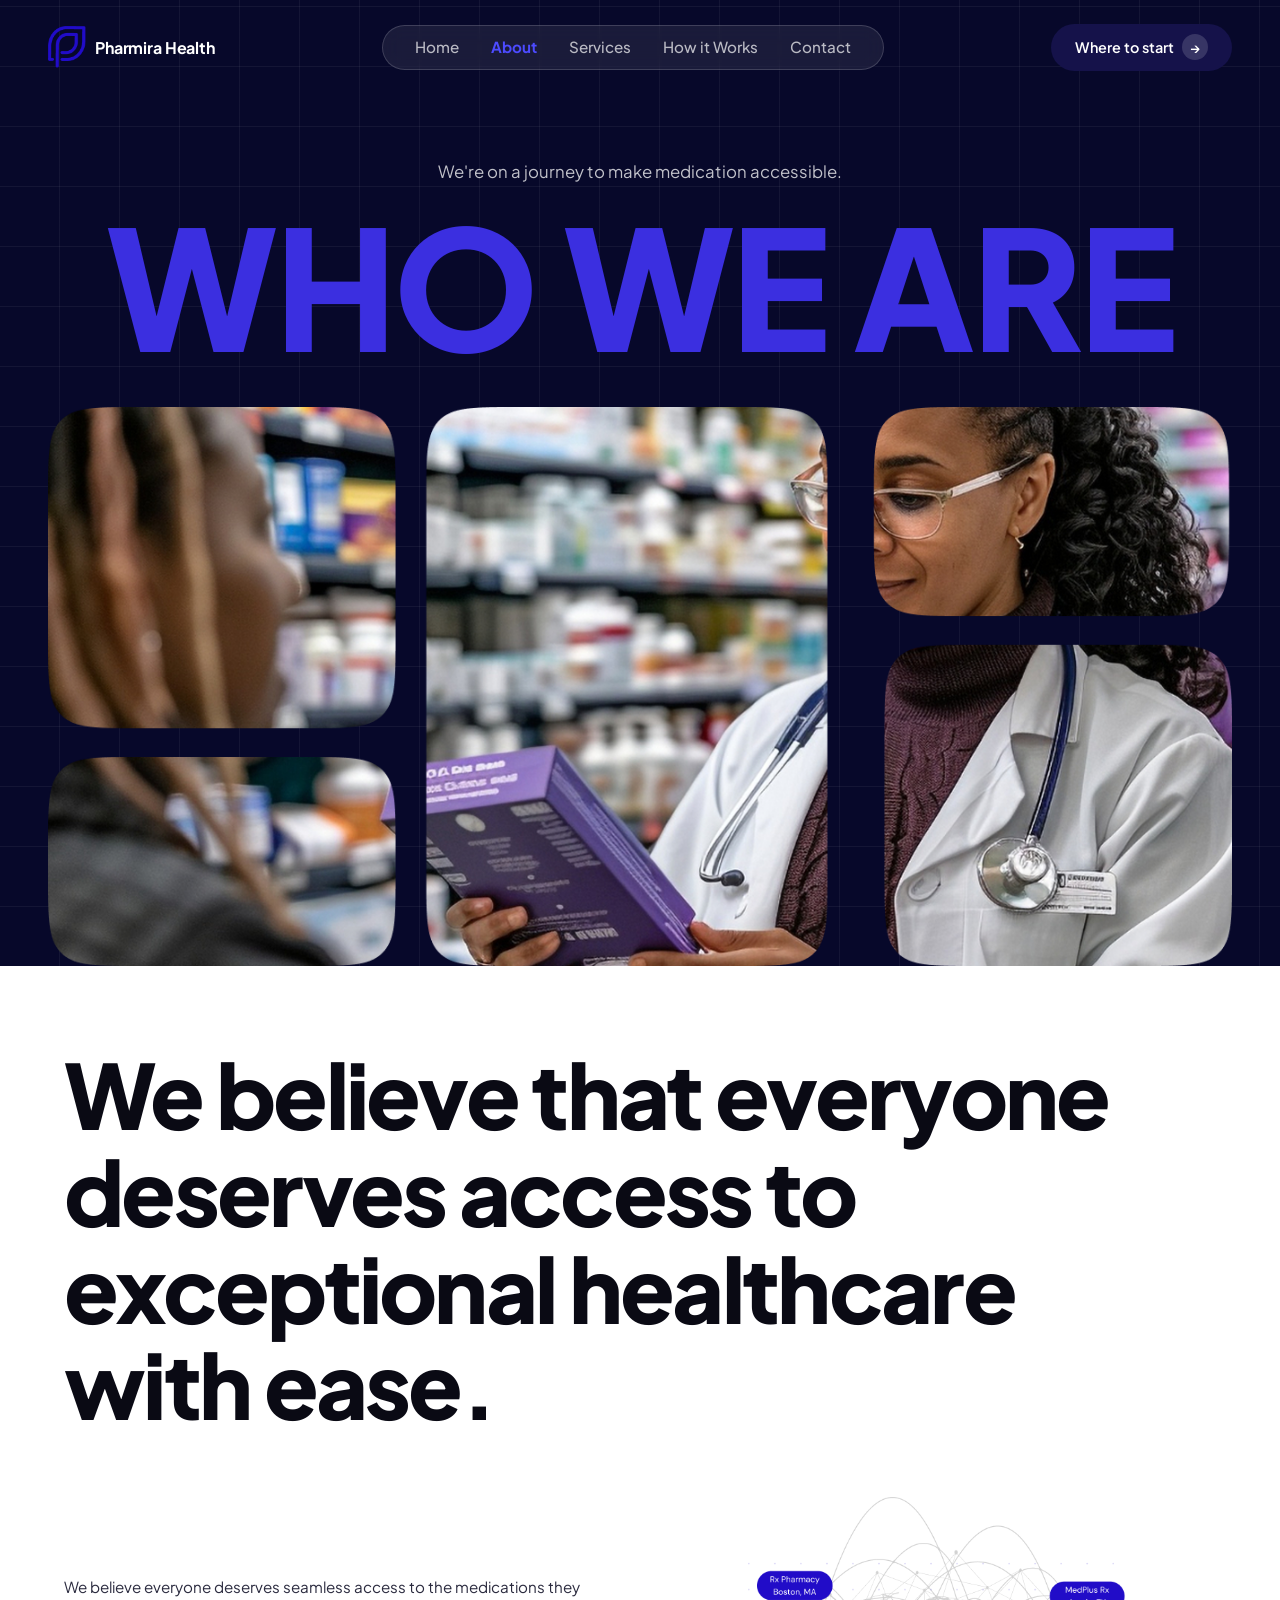
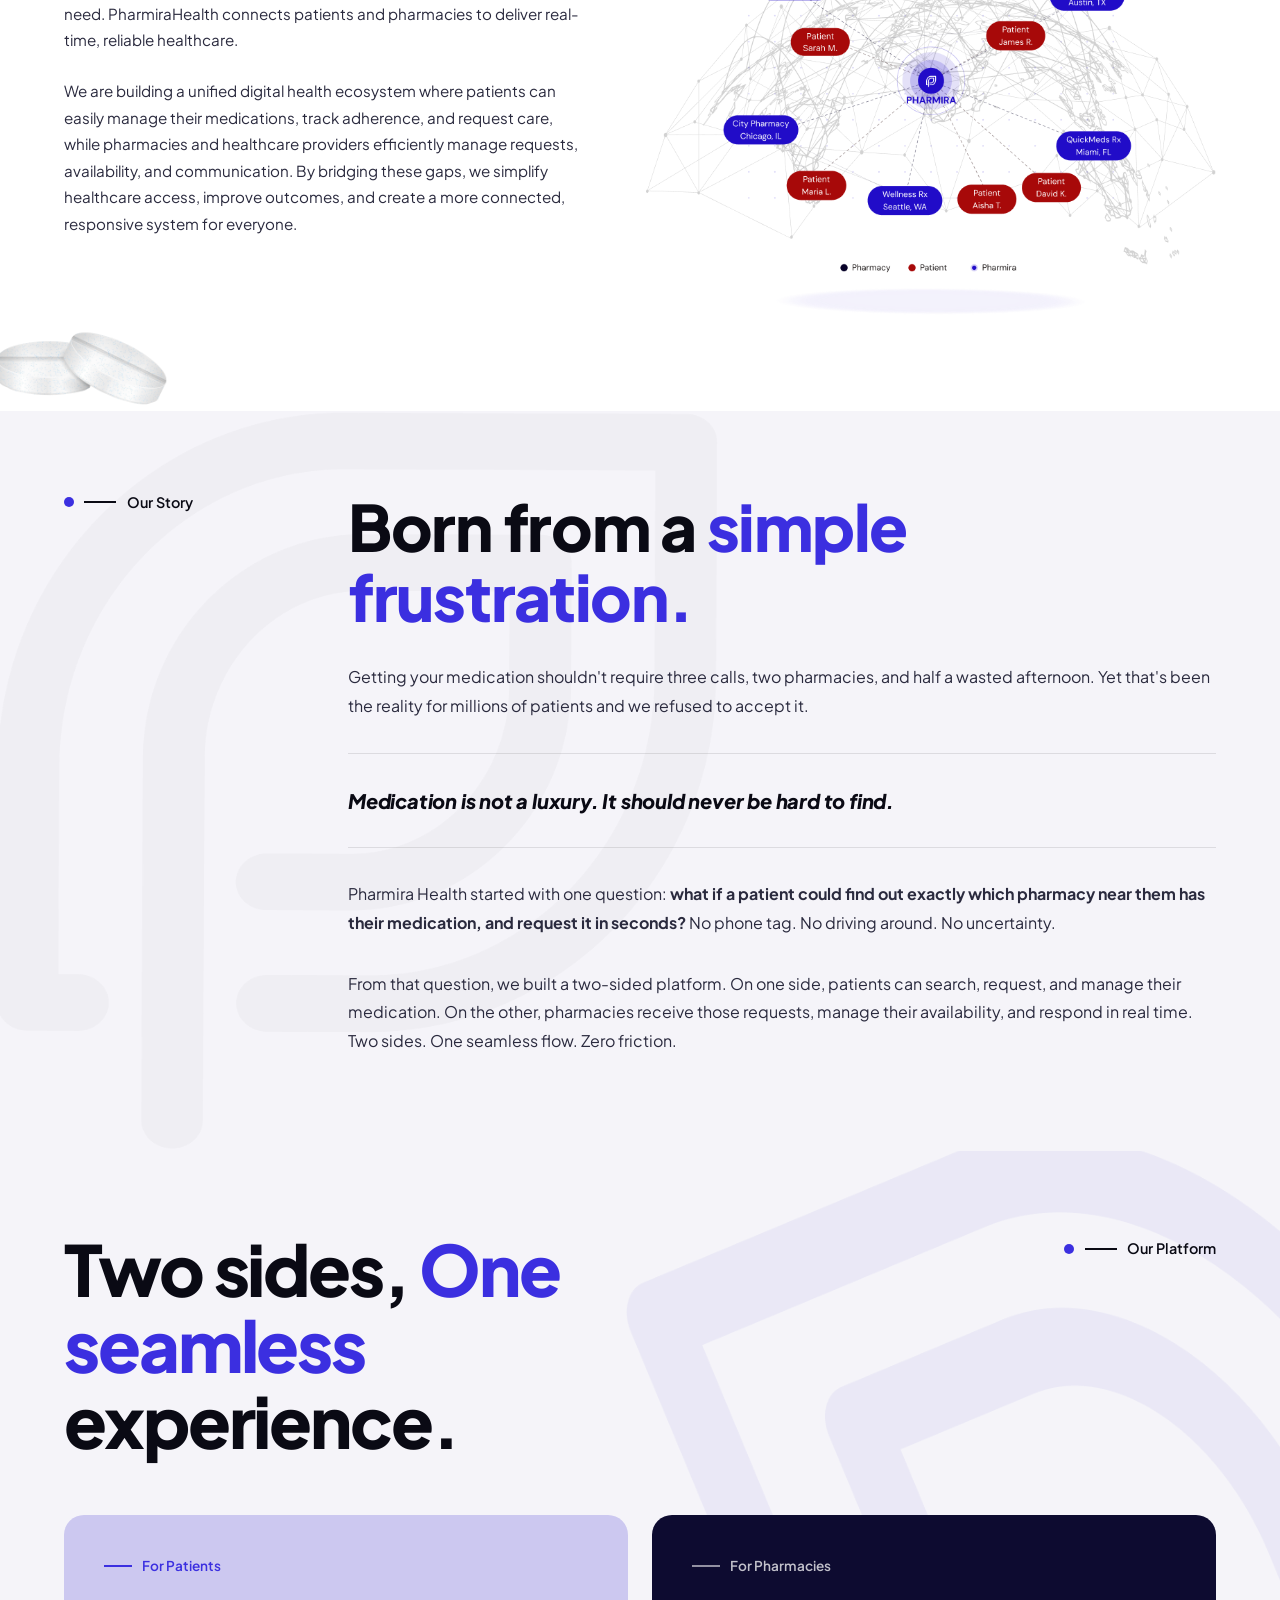
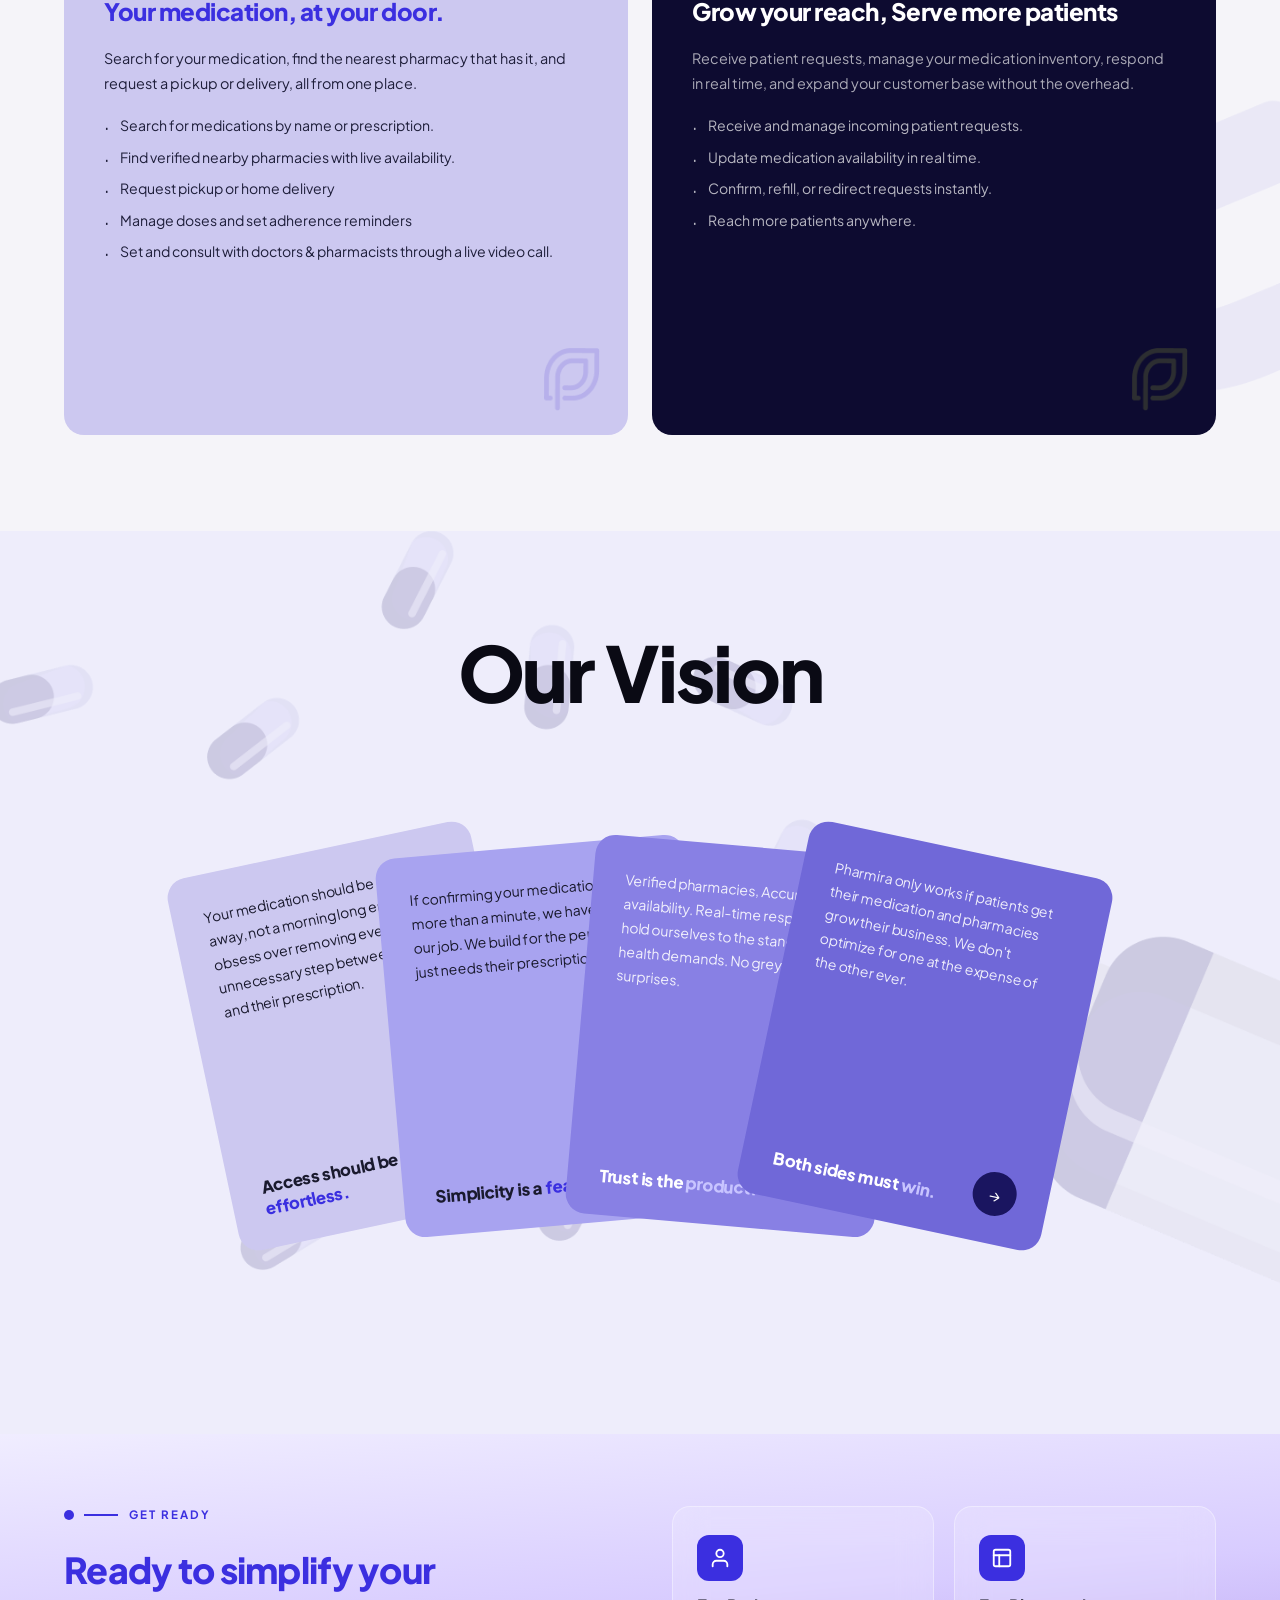
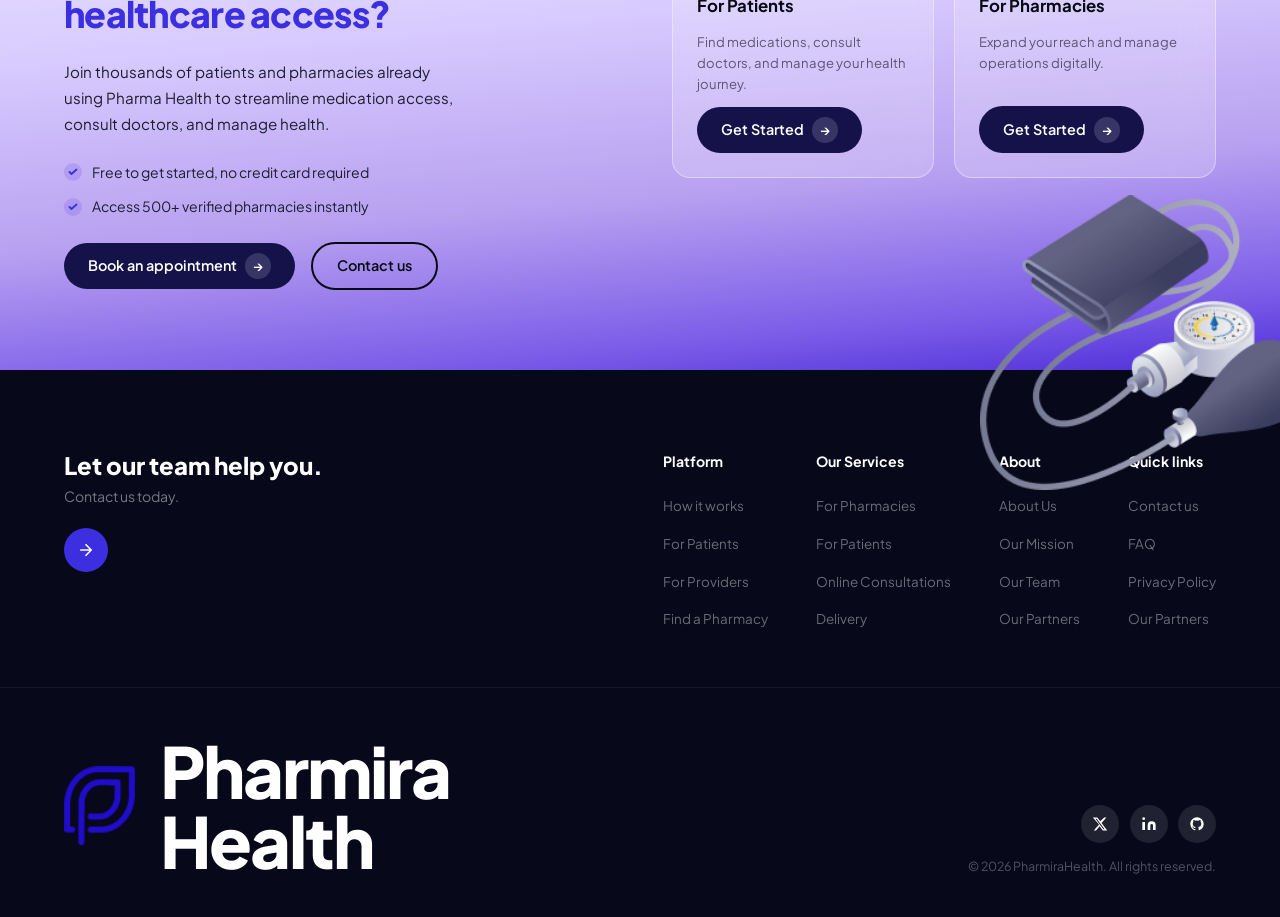
==== pages/about.html @ ff45cb11 "first commit" ====
<!DOCTYPE html>
<html lang="en">
<head>
  <meta charset="UTF-8" />
  <meta name="viewport" content="width=device-width, initial-scale=1.0" />
  <title>About | PharmiraHealth</title>
  <link rel="stylesheet" href="../assets/css/main.css" />
  <link rel="stylesheet" href="../assets/css/pages/about.css" />
</head>
<body>

  <!-- ═══════════ ABOUT HERO ═══════════ -->
  <div class="about-hero">

    <header class="navbar">
      <div class="nav-logo">
        <img src="../assets/images/top-logo.png" alt="Pharmira Health" />
        <span class="nav-logo-name">Pharmira Health</span>
      </div>
      <nav class="nav-links">
        <a href="../index.html">Home</a>
        <a href="about.html" class="active">About</a>
        <a href="services.html">Services</a>
        <a href="#">How it Works</a>
        <a href="contact.html">Contact</a>
      </nav>
      <a href="#" class="btn btn-dark">
        Where to start <span class="btn-icon">→</span>
      </a>
    </header>

    <div class="about-hero__content">
      <p class="about-hero__subtitle">We're on a journey to make medication accessible.</p>
      <h1 class="about-hero__heading">WHO WE ARE</h1>
    </div>

    <div class="about-hero__image">
      <img src="../assets/images/main-about.png" alt="Pharmira Health team and pharmacies" />
    </div>

  </div>

  <!-- ═══════════ BELIEF SECTION ═══════════ -->
  <section class="belief-section">

    <h2 class="belief-heading">We believe that everyone deserves access to exceptional healthcare with ease.</h2>

    <div class="belief-body">

      <div class="belief-text">
        <p>We believe everyone deserves seamless access to the medications they need. PharmiraHealth connects patients and pharmacies to deliver real-time, reliable healthcare.</p>
        <p>We are building a unified digital health ecosystem where patients can easily manage their medications, track adherence, and request care, while pharmacies and healthcare providers efficiently manage requests, availability, and communication. By bridging these gaps, we simplify healthcare access, improve outcomes, and create a more connected, responsive system for everyone.</p>
      </div>

      <div class="belief-image">
        <img src="../assets/images/about-info.png" alt="PharmiraHealth network connecting patients and pharmacies" />
      </div>

    </div>

    <img src="../assets/images/big-pill.png" alt="" class="belief__big-pill" aria-hidden="true" />

  </section>

  <!-- ═══════════ OUR STORY SECTION ═══════════ -->
  <section class="story-section">
    <div class="story-inner">

      <!-- Left: label + bg-1 background -->
      <div class="story-left">
        <div class="story-label">
          <span class="story-label__dot"></span>
          <span class="story-label__line"></span>
          <span>Our Story</span>
        </div>
      </div>

      <!-- Right: content -->
      <div class="story-right">

        <h2 class="story-heading">Born from a <span class="story-accent">simple frustration.</span></h2>

        <p class="story-body">Getting your medication shouldn't require three calls, two pharmacies, and half a wasted afternoon. Yet that's been the reality for millions of patients and we refused to accept it.</p>

        <hr class="story-divider" />

        <p class="story-quote">Medication is not a luxury. It should never be hard to find.</p>

        <hr class="story-divider" />

        <p class="story-body">Pharmira Health started with one question: <strong>what if a patient could find out exactly which pharmacy near them has their medication, and request it in seconds?</strong> No phone tag. No driving around. No uncertainty.</p>

        <p class="story-body">From that question, we built a two-sided platform. On one side, patients can search, request, and manage their medication. On the other, pharmacies receive those requests, manage their availability, and respond in real time. Two sides. One seamless flow. Zero friction.</p>

      </div>

    </div>
  </section>

  <!-- ═══════════ OUR PLATFORM SECTION ═══════════ -->
  <section class="platform-section">

    <!-- Top row: heading left, label right -->
    <div class="platform-top">
      <h2 class="platform-heading">Two sides, <span class="platform-accent">One seamless</span> experience.</h2>
      <div class="platform-label">
        <span class="platform-label__dot"></span>
        <span class="platform-label__line"></span>
        <span>Our Platform</span>
      </div>
    </div>

    <!-- Two cards -->
    <div class="platform-cards">

      <!-- For Patients (light) -->
      <div class="platform-card platform-card--light">
        <div class="platform-card__tag">
          <span class="card-tag-line"></span>
          For Patients
        </div>
        <h3 class="platform-card__heading">Your medication, at your door.</h3>
        <p class="platform-card__body">Search for your medication, find the nearest pharmacy that has it, and request a pickup or delivery, all from one place.</p>
        <ul class="platform-card__list">
          <li>Search for medications by name or prescription.</li>
          <li>Find verified nearby pharmacies with live availability.</li>
          <li>Request pickup or home delivery</li>
          <li>Manage doses and set adherence reminders</li>
          <li>Set and consult with doctors &amp; pharmacists through a live video call.</li>
        </ul>
        <img src="../assets/images/top-logo.png" alt="" class="platform-card__mark" aria-hidden="true" />
      </div>

      <!-- For Pharmacies (dark) -->
      <div class="platform-card platform-card--dark">
        <div class="platform-card__tag">
          <span class="card-tag-line"></span>
          For Pharmacies
        </div>
        <h3 class="platform-card__heading">Grow your reach, Serve more patients</h3>
        <p class="platform-card__body">Receive patient requests, manage your medication inventory, respond in real time, and expand your customer base without the overhead.</p>
        <ul class="platform-card__list">
          <li>Receive and manage incoming patient requests.</li>
          <li>Update medication availability in real time.</li>
          <li>Confirm, refill, or redirect requests instantly.</li>
          <li>Reach more patients anywhere.</li>
        </ul>
        <img src="../assets/images/top-logo.png" alt="" class="platform-card__mark" aria-hidden="true" />
      </div>

    </div>

  </section>

  <!-- ═══════════ OUR VISION SECTION ═══════════ -->
  <section class="vision-section">

    <h2 class="vision-heading">Our Vision</h2>

    <div class="vision-cards">

      <div class="vision-card vision-card--1">
        <p class="vision-card__body">Your medication should be one tap away, not a morning long errand. We obsess over removing every unnecessary step between a patient and their prescription.</p>
        <div class="vision-card__footer">
          <p class="vision-card__title">Access should be <span class="vision-card__accent">effortless.</span></p>
          <button class="vision-card__btn" aria-label="Learn more">→</button>
        </div>
      </div>

      <div class="vision-card vision-card--2">
        <p class="vision-card__body">If confirming your medication takes more than a minute, we haven't done our job. We build for the person who just needs their prescription — fast.</p>
        <div class="vision-card__footer">
          <p class="vision-card__title">Simplicity is a <span class="vision-card__accent">feature.</span></p>
          <button class="vision-card__btn" aria-label="Learn more">→</button>
        </div>
      </div>

      <div class="vision-card vision-card--3">
        <p class="vision-card__body">Verified pharmacies, Accurate availability. Real-time responses. We hold ourselves to the standard that health demands. No grey areas, no surprises.</p>
        <div class="vision-card__footer">
          <p class="vision-card__title">Trust is the <span class="vision-card__accent">product.</span></p>
          <button class="vision-card__btn" aria-label="Learn more">→</button>
        </div>
      </div>

      <div class="vision-card vision-card--4">
        <p class="vision-card__body">Pharmira only works if patients get their medication and pharmacies grow their business. We don't optimize for one at the expense of the other ever.</p>
        <div class="vision-card__footer">
          <p class="vision-card__title">Both sides must <span class="vision-card__accent">win.</span></p>
          <button class="vision-card__btn" aria-label="Learn more">→</button>
        </div>
      </div>

    </div>

  </section>

  <!-- ═══════════ CTA ═══════════ -->
  <section class="cta-section">

    <div class="cta-inner">

      <div class="cta-left">

        <div class="cta-label">
          <span class="cta-label__dot"></span>
          <span class="cta-label__line"></span>
          <span>GET READY</span>
        </div>

        <h2 class="cta-heading">Ready to simplify your healthcare access?</h2>

        <p class="cta-body">Join thousands of patients and pharmacies already using Pharma Health to streamline medication access, consult doctors, and manage health.</p>

        <ul class="cta-checks">
          <li>
            <svg width="18" height="18" viewBox="0 0 18 18" fill="none"><circle cx="9" cy="9" r="9" fill="#3b2fe0" fill-opacity="0.15"/><path d="M5.5 9L7.5 11L12.5 6.5" stroke="#3b2fe0" stroke-width="1.8" stroke-linecap="round" stroke-linejoin="round"/></svg>
            Free to get started, no credit card required
          </li>
          <li>
            <svg width="18" height="18" viewBox="0 0 18 18" fill="none"><circle cx="9" cy="9" r="9" fill="#3b2fe0" fill-opacity="0.15"/><path d="M5.5 9L7.5 11L12.5 6.5" stroke="#3b2fe0" stroke-width="1.8" stroke-linecap="round" stroke-linejoin="round"/></svg>
            Access 500+ verified pharmacies instantly
          </li>
        </ul>

        <div class="cta-buttons">
          <a href="#" class="btn btn-dark">Book an appointment <span class="btn-icon">→</span></a>
          <a href="contact.html" class="btn btn-outline">Contact us</a>
        </div>

      </div>

      <div class="cta-cards">

        <div class="cta-card">
          <div class="cta-card__icon">
            <svg width="22" height="22" viewBox="0 0 24 24" fill="none" stroke="currentColor" stroke-width="2" stroke-linecap="round" stroke-linejoin="round"><path d="M20 21v-2a4 4 0 0 0-4-4H8a4 4 0 0 0-4 4v2"/><circle cx="12" cy="7" r="4"/></svg>
          </div>
          <h3>For Patients</h3>
          <p>Find medications, consult doctors, and manage your health journey.</p>
          <a href="#" class="btn btn-dark">Get Started <span class="btn-icon">→</span></a>
        </div>

        <div class="cta-card">
          <div class="cta-card__icon">
            <svg width="22" height="22" viewBox="0 0 24 24" fill="none" stroke="currentColor" stroke-width="2" stroke-linecap="round" stroke-linejoin="round"><rect x="3" y="3" width="18" height="18" rx="2"/><path d="M3 9h18"/><path d="M9 21V9"/></svg>
          </div>
          <h3>For Pharmacies</h3>
          <p>Expand your reach and manage operations digitally.</p>
          <a href="#" class="btn btn-dark">Get Started <span class="btn-icon">→</span></a>
        </div>

      </div>

    </div>

    <img src="../assets/images/full-seth.png" alt="" class="cta__seth" aria-hidden="true" />

  </section>

  <!-- ═══════════ FOOTER ═══════════ -->
  <footer class="site-footer">

    <div class="footer-top">

      <div class="footer-tagline">
        <p class="footer-tagline__main">Let our team help you.</p>
        <p class="footer-tagline__sub">Contact us today.</p>
        <a href="contact.html" class="footer-arrow" aria-label="Contact us">
          <svg width="18" height="18" viewBox="0 0 24 24" fill="none" stroke="currentColor" stroke-width="2.2" stroke-linecap="round" stroke-linejoin="round"><path d="M5 12h14M12 5l7 7-7 7"/></svg>
        </a>
      </div>

      <nav class="footer-nav">
        <div class="footer-col">
          <h4>Platform</h4>
          <ul>
            <li><a href="#">How it works</a></li>
            <li><a href="#">For Patients</a></li>
            <li><a href="#">For Providers</a></li>
            <li><a href="#">Find a Pharmacy</a></li>
          </ul>
        </div>
        <div class="footer-col">
          <h4>Our Services</h4>
          <ul>
            <li><a href="#">For Pharmacies</a></li>
            <li><a href="#">For Patients</a></li>
            <li><a href="#">Online Consultations</a></li>
            <li><a href="#">Delivery</a></li>
          </ul>
        </div>
        <div class="footer-col">
          <h4>About</h4>
          <ul>
            <li><a href="about.html">About Us</a></li>
            <li><a href="#">Our Mission</a></li>
            <li><a href="#">Our Team</a></li>
            <li><a href="#">Our Partners</a></li>
          </ul>
        </div>
        <div class="footer-col">
          <h4>Quick links</h4>
          <ul>
            <li><a href="contact.html">Contact us</a></li>
            <li><a href="#">FAQ</a></li>
            <li><a href="#">Privacy Policy</a></li>
            <li><a href="#">Our Partners</a></li>
          </ul>
        </div>
      </nav>

    </div>

    <div class="footer-bottom">

      <div class="footer-brand">
        <img src="../assets/images/top-logo.png" alt="Pharmira Health" class="footer-logo" />
        <span class="footer-brand-name">Pharmira<br />Health</span>
      </div>

      <div class="footer-bottom-right">
        <div class="footer-socials">
          <a href="#" class="footer-social" aria-label="Twitter">
            <svg viewBox="0 0 24 24" fill="currentColor"><path d="M18.244 2.25h3.308l-7.227 8.26 8.502 11.24H16.17l-4.714-6.231-5.401 6.231H2.737l7.73-8.835L1.254 2.25H8.08l4.253 5.622 5.911-5.622zm-1.161 17.52h1.833L7.084 4.126H5.117z"/></svg>
          </a>
          <a href="#" class="footer-social" aria-label="LinkedIn">
            <svg viewBox="0 0 24 24" fill="currentColor"><path d="M16 8a6 6 0 0 1 6 6v7h-4v-7a2 2 0 0 0-2-2 2 2 0 0 0-2 2v7h-4v-7a6 6 0 0 1 6-6z"/><rect x="2" y="9" width="4" height="12"/><circle cx="4" cy="4" r="2"/></svg>
          </a>
          <a href="#" class="footer-social" aria-label="GitHub">
            <svg viewBox="0 0 24 24" fill="currentColor"><path d="M12 2C6.477 2 2 6.484 2 12.017c0 4.425 2.865 8.18 6.839 9.504.5.092.682-.217.682-.483 0-.237-.008-.868-.013-1.703-2.782.605-3.369-1.343-3.369-1.343-.454-1.158-1.11-1.466-1.11-1.466-.908-.62.069-.608.069-.608 1.003.07 1.531 1.032 1.531 1.032.892 1.53 2.341 1.088 2.91.832.092-.647.35-1.088.636-1.338-2.22-.253-4.555-1.113-4.555-4.951 0-1.093.39-1.988 1.029-2.688-.103-.253-.446-1.272.098-2.65 0 0 .84-.27 2.75 1.026A9.564 9.564 0 0 1 12 6.844a9.59 9.59 0 0 1 2.504.337c1.909-1.296 2.747-1.027 2.747-1.027.546 1.379.202 2.398.1 2.651.64.7 1.028 1.595 1.028 2.688 0 3.848-2.339 4.695-4.566 4.943.359.309.678.92.678 1.855 0 1.338-.012 2.419-.012 2.747 0 .268.18.58.688.482A10.019 10.019 0 0 0 22 12.017C22 6.484 17.522 2 12 2z"/></svg>
          </a>
        </div>
        <p class="footer-copy">© 2026 PharmiraHealth. All rights reserved.</p>
      </div>

    </div>

  </footer>

  <script src="../assets/js/main.js"></script>
  <script src="../assets/js/pages/about.js"></script>
</body>
</html>
---- assets/css/main.css ----
@import url('https://fonts.googleapis.com/css2?family=Plus+Jakarta+Sans:wght@400;500;600;700;800&display=swap');

/* ── Reset & base ── */
*, *::before, *::after {
  box-sizing: border-box;
  margin: 0;
  padding: 0;
}

:root {
  --color-primary: #0d6e6e;
  --color-secondary: #f4f9f9;
  --color-accent: #16a34a;
  --color-text: #1a1a2e;
  --font-base: 'Plus Jakarta Sans', system-ui, sans-serif;
}

body {
  font-family: var(--font-base);
  color: var(--color-text);
  background-color: var(--color-secondary);
  line-height: 1.6;
}

img {
  max-width: 100%;
  display: block;
}

a {
  text-decoration: none;
  color: inherit;
}
---- assets/css/pages/about.css ----
/* ══════════════════════════════════════
   SHARED: Navbar + Buttons
   (home.css not loaded on this page)
══════════════════════════════════════ */

.navbar {
  display: flex;
  align-items: center;
  justify-content: space-between;
  padding: 1.5rem 3rem;
  position: relative;
  z-index: 20;
}

.nav-logo {
  display: flex;
  align-items: center;
  gap: 0.6rem;
}

.nav-logo img {
  height: 42px;
  width: auto;
}

.nav-logo-name {
  font-size: 1rem;
  font-weight: 700;
  color: #fff;
  white-space: nowrap;
  letter-spacing: -0.01em;
}

.nav-links {
  display: flex;
  gap: 2rem;
  align-items: center;
  background: rgba(255, 255, 255, 0.08);
  backdrop-filter: blur(10px);
  -webkit-backdrop-filter: blur(10px);
  border: 1px solid rgba(255, 255, 255, 0.16);
  border-radius: 50px;
  padding: 0.6rem 2rem;
}

.nav-links a {
  font-size: 0.95rem;
  color: rgba(255, 255, 255, 0.7);
  font-weight: 500;
  transition: color 0.2s;
  white-space: nowrap;
}

.nav-links a.active {
  color: #4d4bff;
  font-weight: 700;
}

.nav-links a:hover {
  color: #fff;
}

.btn {
  display: inline-flex;
  align-items: center;
  gap: 0.5rem;
  padding: 0.65rem 1.5rem;
  border-radius: 50px;
  font-weight: 600;
  font-size: 0.9rem;
  font-family: inherit;
  cursor: pointer;
  border: none;
  transition: opacity 0.2s, transform 0.15s;
  text-decoration: none;
  white-space: nowrap;
}

.btn:hover {
  opacity: 0.88;
  transform: translateY(-1px);
}

.btn-dark {
  background: #15124a;
  color: #fff;
}

.btn-icon {
  display: inline-flex;
  align-items: center;
  justify-content: center;
  width: 26px;
  height: 26px;
  border-radius: 50%;
  background: rgba(255, 255, 255, 0.15);
  font-size: 0.85rem;
  flex-shrink: 0;
}

/* ══════════════════════════════════════
   ABOUT HERO
══════════════════════════════════════ */

.about-hero {
  background: #07082a;
  min-height: 100vh;
  position: relative;
  overflow: hidden;
  display: flex;
  flex-direction: column;
}

/* Subtle grid overlay */
.about-hero::after {
  content: '';
  position: absolute;
  inset: 0;
  z-index: 1;
  pointer-events: none;
  background-image:
    repeating-linear-gradient(
      0deg,
      transparent,
      transparent 59px,
      rgba(255, 255, 255, 0.05) 59px,
      rgba(255, 255, 255, 0.05) 60px
    ),
    repeating-linear-gradient(
      90deg,
      transparent,
      transparent 59px,
      rgba(255, 255, 255, 0.05) 59px,
      rgba(255, 255, 255, 0.05) 60px
    );
}

/* Text content area */
.about-hero__content {
  display: flex;
  flex-direction: column;
  align-items: center;
  gap: 1.5rem;
  padding: 4rem 3rem 0;
  position: relative;
  z-index: 10;
  text-align: center;
}

.about-hero__subtitle {
  font-size: 1.05rem;
  color: rgba(255, 255, 255, 0.75);
  font-weight: 400;
  line-height: 1.6;
}

.about-hero__heading {
  font-size: clamp(4.5rem, 13vw, 11rem);
  font-weight: 800;
  color: #3b2fe0;
  letter-spacing: -0.02em;
  line-height: 0.9;
  margin: 0;
}

/* Image anchored to bottom */
.about-hero__image {
  position: relative;
  z-index: 10;
  padding: 3rem 3rem 0;
  margin-top: auto;
}

.about-hero__image img {
  width: 100%;
  display: block;
  border-radius: 18px 18px 0 0;
}

/* ══════════════════════════════════════
   BELIEF SECTION
══════════════════════════════════════ */

.belief-section {
  background: #fff;
  padding: 5rem 4rem 6rem;
  position: relative;
  overflow: hidden;
}

.belief-heading {
  font-size: clamp(2.8rem, 7vw, 6.5rem);
  font-weight: 800;
  color: #0a0a14;
  line-height: 1.08;
  letter-spacing: -0.03em;
  max-width: 1100px;
  margin-bottom: 4rem;
}

/* Two-column body: text left, image right */
.belief-body {
  display: grid;
  grid-template-columns: 1fr 1.1fr;
  gap: 4rem;
  align-items: center;
}

.belief-text {
  display: flex;
  flex-direction: column;
  gap: 1.5rem;
}

.belief-text p {
  font-size: 0.95rem;
  color: #2a2a3e;
  line-height: 1.75;
}

.belief-image img {
  width: 100%;
  display: block;
}

/* Big pill — bottom left corner */
.belief__big-pill {
  position: absolute;
  bottom: -20px;
  left: -30px;
  width: 220px;
  pointer-events: none;
  z-index: 1;
}

/* ══════════════════════════════════════
   OUR STORY SECTION
══════════════════════════════════════ */

.story-section {
  background-color: #f5f4f9;
  background-image: url('../../images/bg-1.png');
  background-repeat: no-repeat;
  background-position: left center;
  background-size: contain;
  padding: 5rem 4rem;
  position: relative;
}

.story-inner {
  display: grid;
  grid-template-columns: 220px 1fr;
  gap: 4rem;
  max-width: 1300px;
  margin: 0 auto;
  align-items: flex-start;
}

/* Left column */
.story-left {
  position: relative;
  min-height: 580px;
}

.story-label {
  display: flex;
  align-items: center;
  gap: 0.65rem;
  font-size: 0.9rem;
  font-weight: 600;
  color: #0a0a14;
  position: relative;
  z-index: 2;
  white-space: nowrap;
}

.story-label__dot {
  width: 10px;
  height: 10px;
  border-radius: 50%;
  background: #3b2fe0;
  flex-shrink: 0;
}

.story-label__line {
  width: 32px;
  height: 2px;
  background: #0a0a14;
  flex-shrink: 0;
}

/* bg-1 as background image on the left column */

/* Right column */
.story-right {
  display: flex;
  flex-direction: column;
  gap: 2rem;
}

.story-heading {
  font-size: clamp(2.4rem, 5vw, 4.5rem);
  font-weight: 800;
  color: #0a0a14;
  line-height: 1.1;
  letter-spacing: -0.02em;
}

.story-accent {
  color: #3b2fe0;
}

.story-body {
  font-size: 1rem;
  color: #2a2a3e;
  line-height: 1.8;
}

.story-divider {
  border: none;
  border-top: 1px solid rgba(0, 0, 0, 0.1);
  margin: 0;
}

.story-quote {
  font-size: 1.25rem;
  font-weight: 800;
  font-style: italic;
  color: #0a0a14;
  line-height: 1.45;
  letter-spacing: -0.01em;
}

/* ══════════════════════════════════════
   OUR PLATFORM SECTION
══════════════════════════════════════ */

.platform-section {
  background-color: #f5f4f9;
  background-image: url('../../images/bg-2.png');
  background-repeat: no-repeat;
  background-position: right center;
  background-size: 52%;
  padding: 5rem 4rem 6rem;
  overflow: hidden;
}

/* Top row */
.platform-top {
  display: flex;
  justify-content: space-between;
  align-items: flex-start;
  margin-bottom: 3.5rem;
}

.platform-heading {
  font-size: clamp(2.5rem, 5.5vw, 5rem);
  font-weight: 800;
  color: #0a0a14;
  line-height: 1.08;
  letter-spacing: -0.03em;
  max-width: 620px;
}

.platform-accent {
  color: #3b2fe0;
}

.platform-label {
  display: flex;
  align-items: center;
  gap: 0.65rem;
  font-size: 0.9rem;
  font-weight: 600;
  color: #0a0a14;
  white-space: nowrap;
  padding-top: 0.4rem;
}

.platform-label__dot {
  width: 10px;
  height: 10px;
  border-radius: 50%;
  background: #3b2fe0;
  flex-shrink: 0;
}

.platform-label__line {
  width: 32px;
  height: 2px;
  background: #0a0a14;
  flex-shrink: 0;
}

/* Cards grid */
.platform-cards {
  display: grid;
  grid-template-columns: 1fr 1fr;
  gap: 1.5rem;
  position: relative;
  z-index: 2;
}

.platform-card {
  border-radius: 20px;
  padding: 2.5rem 2.5rem 2rem;
  display: flex;
  flex-direction: column;
  gap: 1.25rem;
  position: relative;
  overflow: hidden;
  min-height: 520px;
}

/* Light card */
.platform-card--light {
  background: #ccc8f0;
}

/* Dark card */
.platform-card--dark {
  background: #0d0b30;
}

/* Card tag: line + label */
.platform-card__tag {
  display: flex;
  align-items: center;
  gap: 0.6rem;
  font-size: 0.85rem;
  font-weight: 600;
}

.card-tag-line {
  display: inline-block;
  width: 28px;
  height: 2px;
  flex-shrink: 0;
}

.platform-card--light .platform-card__tag { color: #3b2fe0; }
.platform-card--light .card-tag-line      { background: #3b2fe0; }

.platform-card--dark .platform-card__tag { color: rgba(255,255,255,0.75); }
.platform-card--dark .card-tag-line      { background: rgba(255,255,255,0.55); }

/* Card heading */
.platform-card__heading {
  font-size: 1.5rem;
  font-weight: 800;
  line-height: 1.25;
  letter-spacing: -0.02em;
}

.platform-card--light .platform-card__heading { color: #3b2fe0; }
.platform-card--dark  .platform-card__heading { color: #fff; }

/* Card body */
.platform-card__body {
  font-size: 0.9rem;
  line-height: 1.7;
}

.platform-card--light .platform-card__body { color: #1e1e3a; }
.platform-card--dark  .platform-card__body { color: rgba(255,255,255,0.65); }

/* Bullet list */
.platform-card__list {
  list-style: none;
  display: flex;
  flex-direction: column;
  gap: 0.6rem;
}

.platform-card__list li {
  font-size: 0.88rem;
  line-height: 1.55;
  padding-left: 1rem;
  position: relative;
}

.platform-card__list li::before {
  content: '·';
  position: absolute;
  left: 0;
  font-size: 1.2rem;
  line-height: 1.2;
}

.platform-card--light .platform-card__list li          { color: #1e1e3a; }
.platform-card--light .platform-card__list li::before  { color: #1e1e3a; }

.platform-card--dark .platform-card__list li           { color: rgba(255,255,255,0.7); }
.platform-card--dark .platform-card__list li::before   { color: rgba(255,255,255,0.7); }

/* Logo watermark — bottom right */
.platform-card__mark {
  position: absolute;
  bottom: 1.5rem;
  right: 1.75rem;
  width: 56px;
  opacity: 0.12;
  pointer-events: none;
}

.platform-card--dark .platform-card__mark {
  opacity: 0.15;
  filter: invert(1);
}

/* ══════════════════════════════════════
   OUR VISION SECTION
══════════════════════════════════════ */

.vision-section {
  background-color: #eeedfb;
  background-image: url('../../images/bg-3.png');
  background-repeat: no-repeat;
  background-size: cover;
  background-position: center;
  padding: 5rem 2rem 8rem;
  overflow: hidden;
}

.vision-heading {
  font-size: clamp(2.8rem, 6vw, 5rem);
  font-weight: 800;
  color: #0a0a14;
  text-align: center;
  letter-spacing: -0.03em;
  margin-bottom: 4rem;
}

/* Fanned card row — cards rotate around their own center, like cards spread on a table */
.vision-cards {
  display: flex;
  justify-content: center;
  align-items: center;
  position: relative;
  padding: 3rem 0 5rem;
}

.vision-card {
  width: 310px;
  min-height: 380px;
  border-radius: 20px;
  padding: 2rem 2rem 1.75rem;
  display: flex;
  flex-direction: column;
  justify-content: space-between;
  flex-shrink: 0;
  margin-left: -120px; /* heavy overlap */
}

.vision-card:first-child {
  margin-left: 0;
}

/* Card colours + rotations — origin stays at center (default) */
.vision-card--1 {
  background: #ccc8f0;
  transform: rotate(-12deg);
  z-index: 1;
}

.vision-card--2 {
  background: #a8a3f0;
  transform: rotate(-5deg);
  z-index: 2;
}

.vision-card--3 {
  background: #8880e4;
  transform: rotate(5deg);
  z-index: 3;
}

.vision-card--4 {
  background: #7068d8;
  transform: rotate(12deg);
  z-index: 4;
}

/* Body text */
.vision-card__body {
  font-size: 0.88rem;
  line-height: 1.7;
  flex: 1;
  margin-bottom: 2rem;
}

.vision-card--1 .vision-card__body,
.vision-card--2 .vision-card__body { color: #1a1a2e; }

.vision-card--3 .vision-card__body,
.vision-card--4 .vision-card__body { color: rgba(255, 255, 255, 0.88); }

/* Footer: title + arrow */
.vision-card__footer {
  display: flex;
  align-items: flex-end;
  justify-content: space-between;
  gap: 1rem;
}

.vision-card__title {
  font-size: 1.05rem;
  font-weight: 800;
  line-height: 1.3;
  letter-spacing: -0.01em;
}

.vision-card--1 .vision-card__title,
.vision-card--2 .vision-card__title { color: #1a1a2e; }

.vision-card--3 .vision-card__title,
.vision-card--4 .vision-card__title { color: #fff; }

/* Accent word */
.vision-card--1 .vision-card__accent,
.vision-card--2 .vision-card__accent { color: #3b2fe0; }

.vision-card--3 .vision-card__accent,
.vision-card--4 .vision-card__accent { color: #c8c4ff; }

/* Arrow button */
.vision-card__btn {
  width: 44px;
  height: 44px;
  border-radius: 50%;
  background: #1a1560;
  color: #fff;
  border: none;
  cursor: pointer;
  display: flex;
  align-items: center;
  justify-content: center;
  font-size: 1rem;
  flex-shrink: 0;
  transition: opacity 0.2s, transform 0.15s;
  font-family: inherit;
}

.vision-card__btn:hover {
  opacity: 0.82;
  transform: scale(1.06);
}

/* ══════════════════════════════════════
   CTA SECTION  (about-page colours)
══════════════════════════════════════ */

.cta-section {
  background: linear-gradient(175deg, #f0edff 0%, #d8ccff 35%, #b8a0f0 65%, #7b5ce8 88%, #4e2fd8 100%);
  padding: 4.5rem 4rem 5rem;
  position: relative;
  overflow: visible;
}

.cta-inner {
  display: grid;
  grid-template-columns: 1fr 1fr;
  gap: 4rem;
  align-items: flex-start;
  max-width: 1300px;
  position: relative;
  z-index: 2;
}

.cta-left {
  display: flex;
  flex-direction: column;
  gap: 1.5rem;
  align-items: flex-start;
}

.cta-label {
  display: flex;
  align-items: center;
  gap: 0.65rem;
  font-size: 0.72rem;
  font-weight: 700;
  letter-spacing: 0.18em;
  text-transform: uppercase;
  color: #3b2fe0;
}

.cta-label__dot {
  width: 10px;
  height: 10px;
  border-radius: 50%;
  background: #3b2fe0;
  flex-shrink: 0;
}

.cta-label__line {
  width: 34px;
  height: 2px;
  background: #3b2fe0;
  flex-shrink: 0;
}

.cta-heading {
  font-size: clamp(1.8rem, 2.8vw, 2.5rem);
  font-weight: 800;
  color: #3b2fe0;
  line-height: 1.22;
  letter-spacing: -0.02em;
}

.cta-body {
  font-size: 0.95rem;
  color: #1e1e30;
  line-height: 1.7;
  max-width: 400px;
}

.cta-checks {
  list-style: none;
  display: flex;
  flex-direction: column;
  gap: 0.75rem;
}

.cta-checks li {
  display: flex;
  align-items: center;
  gap: 0.65rem;
  font-size: 0.88rem;
  color: #1e1e30;
}

.cta-buttons {
  display: flex;
  align-items: center;
  gap: 1rem;
  flex-wrap: wrap;
}

.btn-outline {
  background: transparent;
  color: #0a0a14;
  border: 2px solid #0a0a14;
}

/* Right: two cards */
.cta-cards {
  display: grid;
  grid-template-columns: 1fr 1fr;
  gap: 1.25rem;
  align-self: flex-start;
}

.cta-card {
  background: rgba(255, 255, 255, 0.18);
  backdrop-filter: blur(16px);
  -webkit-backdrop-filter: blur(16px);
  border: 1px solid rgba(255, 255, 255, 0.38);
  border-radius: 18px;
  padding: 1.75rem 1.5rem 1.5rem;
  display: flex;
  flex-direction: column;
  gap: 0.75rem;
  min-height: 250px;
}

.cta-card__icon {
  width: 46px;
  height: 46px;
  background: #3b2fe0;
  border-radius: 12px;
  display: flex;
  align-items: center;
  justify-content: center;
  color: #fff;
  flex-shrink: 0;
}

.cta-card h3 {
  font-size: 1.05rem;
  font-weight: 700;
  color: #0a0a14;
}

.cta-card p {
  font-size: 0.82rem;
  color: rgba(10, 10, 30, 0.6);
  line-height: 1.6;
  flex: 1;
}

.cta-card .btn {
  margin-top: auto;
  align-self: flex-start;
}

/* full-seth — bottom right, straddles footer */
.cta__seth {
  position: absolute;
  bottom: -120px;
  right: 0;
  width: 300px;
  pointer-events: none;
  z-index: 10;
}

/* ══════════════════════════════════════
   FOOTER
══════════════════════════════════════ */

.site-footer {
  background: #07081a;
  color: #fff;
}

.footer-top {
  display: flex;
  justify-content: space-between;
  align-items: flex-start;
  gap: 3rem;
  padding: 5rem 4rem 3.5rem;
  border-bottom: 1px solid rgba(255, 255, 255, 0.06);
}

.footer-tagline {
  display: flex;
  flex-direction: column;
  gap: 0.3rem;
  max-width: 280px;
  flex-shrink: 0;
}

.footer-tagline__main {
  font-size: 1.5rem;
  font-weight: 800;
  color: #fff;
  line-height: 1.25;
}

.footer-tagline__sub {
  font-size: 0.88rem;
  color: rgba(255, 255, 255, 0.45);
}

.footer-arrow {
  display: flex;
  align-items: center;
  justify-content: center;
  width: 44px;
  height: 44px;
  border-radius: 50%;
  background: #3b2fe0;
  color: #fff;
  margin-top: 1rem;
  text-decoration: none;
  transition: opacity 0.2s;
  flex-shrink: 0;
}

.footer-arrow:hover { opacity: 0.8; }

.footer-nav {
  display: flex;
  gap: 3rem;
  flex-wrap: wrap;
}

.footer-col h4 {
  font-size: 0.88rem;
  font-weight: 700;
  color: #fff;
  margin-bottom: 1.25rem;
}

.footer-col ul {
  list-style: none;
  display: flex;
  flex-direction: column;
  gap: 0.75rem;
}

.footer-col ul li a {
  font-size: 0.84rem;
  color: rgba(255, 255, 255, 0.4);
  transition: color 0.2s;
}

.footer-col ul li a:hover { color: #fff; }

.footer-bottom {
  display: flex;
  align-items: flex-end;
  justify-content: space-between;
  padding: 3rem 4rem 2.5rem;
  gap: 2rem;
}

.footer-brand {
  display: flex;
  align-items: center;
  gap: 1.5rem;
}

.footer-logo {
  height: 80px;
  width: auto;
}

.footer-brand-name {
  font-size: clamp(3rem, 5.5vw, 5rem);
  font-weight: 800;
  color: #fff;
  line-height: 1.0;
  letter-spacing: -0.03em;
}

.footer-bottom-right {
  display: flex;
  flex-direction: column;
  align-items: flex-end;
  gap: 0.85rem;
}

.footer-socials {
  display: flex;
  gap: 0.65rem;
}

.footer-social {
  display: flex;
  align-items: center;
  justify-content: center;
  width: 38px;
  height: 38px;
  border-radius: 50%;
  background: rgba(255, 255, 255, 0.1);
  color: #fff;
  text-decoration: none;
  transition: background 0.2s;
}

.footer-social:hover { background: rgba(255, 255, 255, 0.2); }

.footer-social svg {
  width: 16px;
  height: 16px;
}

.footer-copy {
  font-size: 0.78rem;
  color: rgba(255, 255, 255, 0.3);
}

/* ══════════════════════════════════════
   RESPONSIVE — tablet (≤ 960px)
══════════════════════════════════════ */
@media (max-width: 960px) {
  .navbar {
    flex-wrap: wrap;
    gap: 1rem;
    padding: 1rem 1.5rem;
  }
  .nav-links {
    order: 3;
    width: 100%;
    justify-content: center;
    flex-wrap: wrap;
    gap: 1rem 1.5rem;
    padding: 0.6rem 1.25rem;
  }
  .about-hero { min-height: auto; }
  .about-hero__content { padding: 3rem 2rem 0; }
  .about-hero__image { padding: 2rem 2rem 0; margin-top: 2rem; }

  .belief-section { padding: 3.5rem 2rem 5rem; }
  .belief-body { grid-template-columns: 1fr; gap: 2.5rem; }
  .belief-heading { font-size: clamp(2.2rem, 6vw, 3.8rem); margin-bottom: 2.5rem; }

  .story-section { padding: 3.5rem 2rem; background-size: auto 60%; }
  .story-inner { grid-template-columns: 1fr; gap: 2rem; }
  .story-left { min-height: auto; }

  .platform-section { padding: 3.5rem 2rem 5rem; background-size: 80%; background-position: right bottom; }
  .platform-top { flex-direction: column; gap: 1.5rem; margin-bottom: 2.5rem; }
  .platform-cards { grid-template-columns: 1fr; }
  .platform-card { min-height: auto; }

  .vision-section { padding: 4rem 1rem 6rem; }
  .vision-cards { gap: 0; }
  .vision-card { width: 240px; margin-left: -60px; min-height: 320px; }

  .cta-section { padding: 4rem 2rem 4.5rem; }
  .cta-inner { grid-template-columns: 1fr; gap: 2.5rem; }
  .cta-cards { grid-template-columns: 1fr 1fr; }
  .cta__seth { width: 180px; bottom: -60px; }

  .footer-top { flex-direction: column; gap: 2.5rem; padding: 3.5rem 2rem 2.5rem; }
  .footer-nav { gap: 2rem; }
  .footer-col { min-width: 130px; }
  .footer-bottom { flex-direction: column; align-items: flex-start; gap: 2rem; padding: 2.5rem 2rem 2rem; }
  .footer-bottom-right { align-items: flex-start; }
  .footer-brand-name { font-size: clamp(2.8rem, 6vw, 4rem); }
}

/* ══════════════════════════════════════
   RESPONSIVE — mobile (≤ 600px)
══════════════════════════════════════ */
@media (max-width: 600px) {
  .navbar { padding: 1rem 1.25rem; }
  .nav-links { display: none; }
  .about-hero { min-height: auto; }
  .about-hero__content { padding: 2rem 1.25rem 0; }
  .about-hero__heading { font-size: clamp(3rem, 16vw, 5rem); }
  .about-hero__image { padding: 1.5rem 1.25rem 0; margin-top: 1.5rem; }

  .belief-section { padding: 2.5rem 1.25rem 4rem; }
  .belief-heading { font-size: clamp(2rem, 9vw, 3rem); margin-bottom: 2rem; }
  .belief__big-pill { width: 140px; }

  .story-section { padding: 2.5rem 1.25rem; }
  .story-heading { font-size: clamp(2rem, 8vw, 3rem); }
  .story-quote { font-size: 1.05rem; }

  .platform-section { padding: 2.5rem 1.25rem 4rem; background-size: 120%; }
  .platform-heading { font-size: clamp(2rem, 8vw, 3rem); }
  .platform-card { padding: 2rem 1.5rem 1.75rem; }

  .vision-section { padding: 3rem 0.5rem 5rem; }
  .vision-cards { flex-direction: column; align-items: center; }
  .vision-card { width: 85%; max-width: 340px; margin-left: 0; margin-top: -1.5rem; transform: none !important; }
  .vision-card:first-child { margin-top: 0; }

  .cta-section { padding: 3rem 1.25rem 3.5rem; }
  .cta-cards { grid-template-columns: 1fr; }
  .cta__seth { display: none; }
  .cta-heading { font-size: 1.8rem; }

  .footer-top { padding: 2.5rem 1.25rem 2rem; }
  .footer-tagline__main { font-size: 1.25rem; }
  .footer-nav { flex-direction: column; gap: 1.75rem; }
  .footer-bottom { padding: 2rem 1.25rem; gap: 1.5rem; }
  .footer-brand { flex-direction: column; gap: 0.75rem; align-items: flex-start; }
  .footer-logo { height: 52px; }
  .footer-brand-name { font-size: 2.5rem; }
  .footer-bottom-right { width: 100%; flex-direction: row; justify-content: space-between; align-items: center; }
}
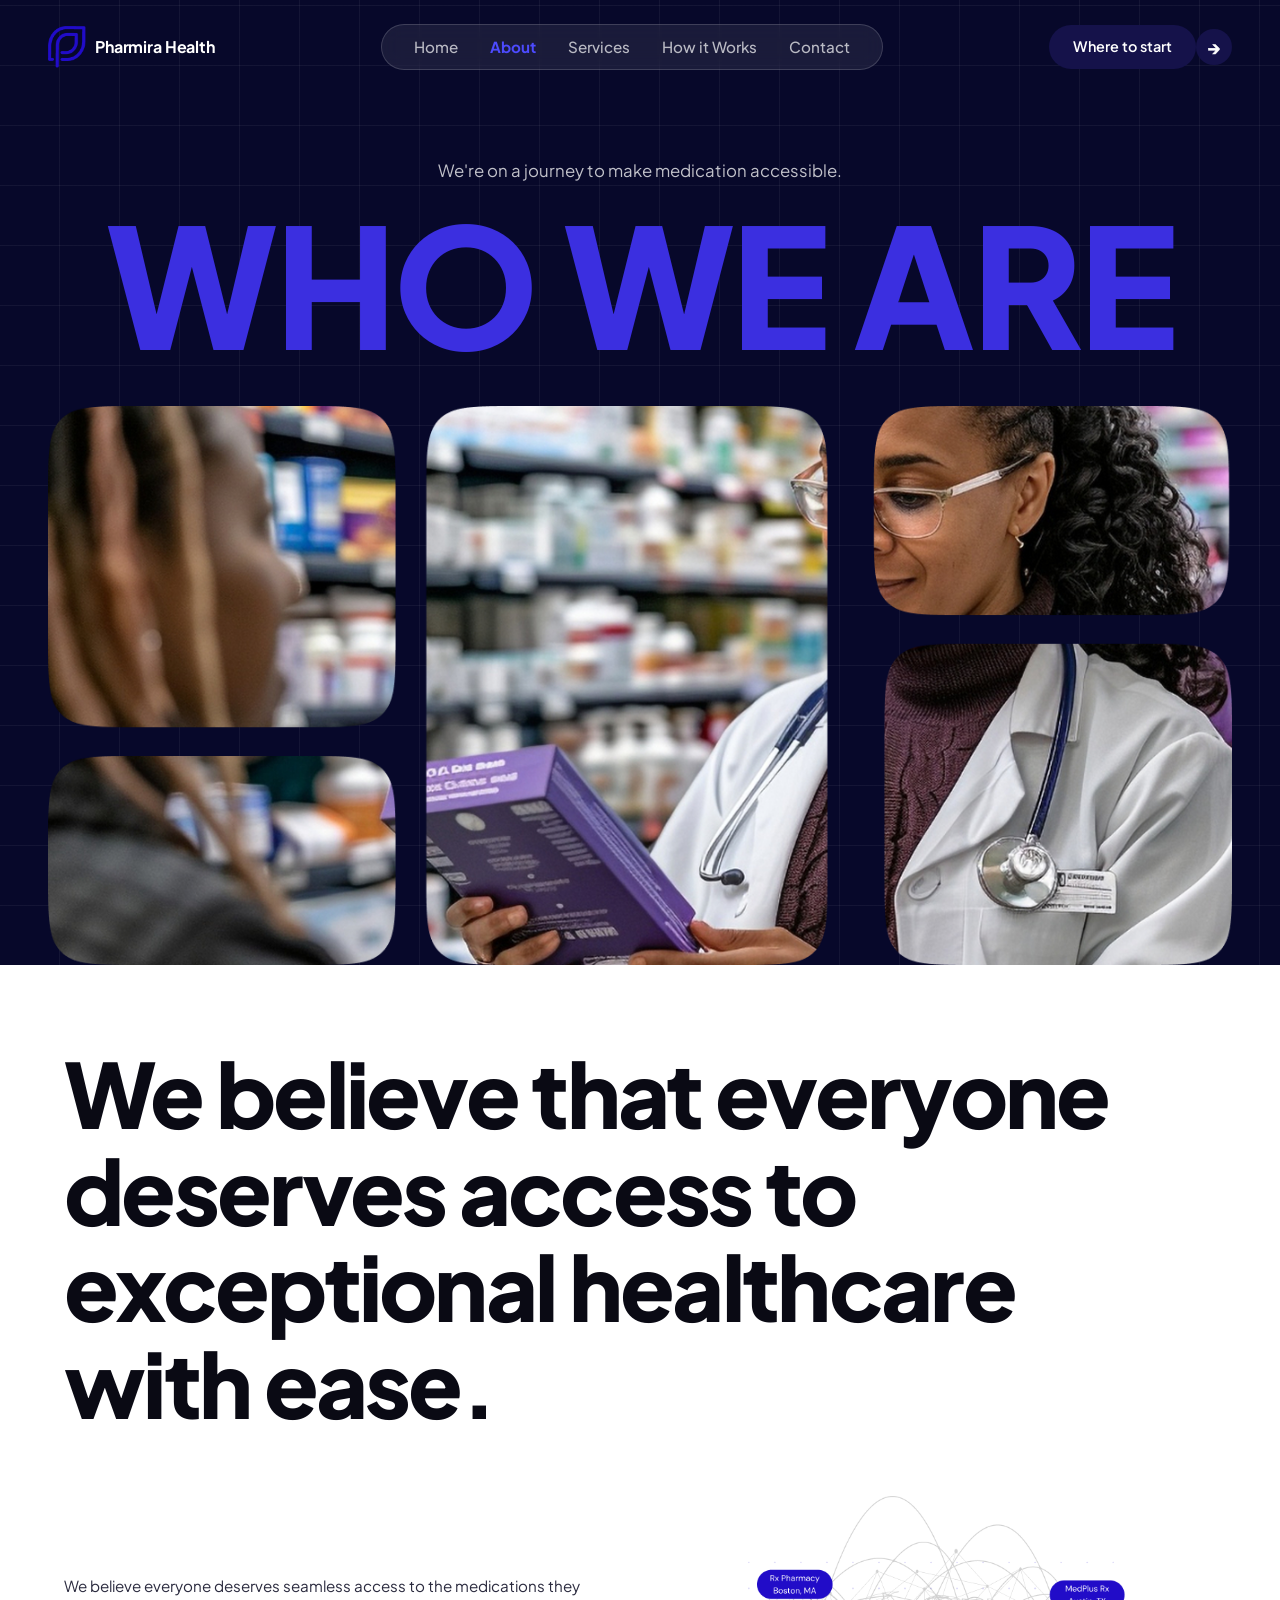
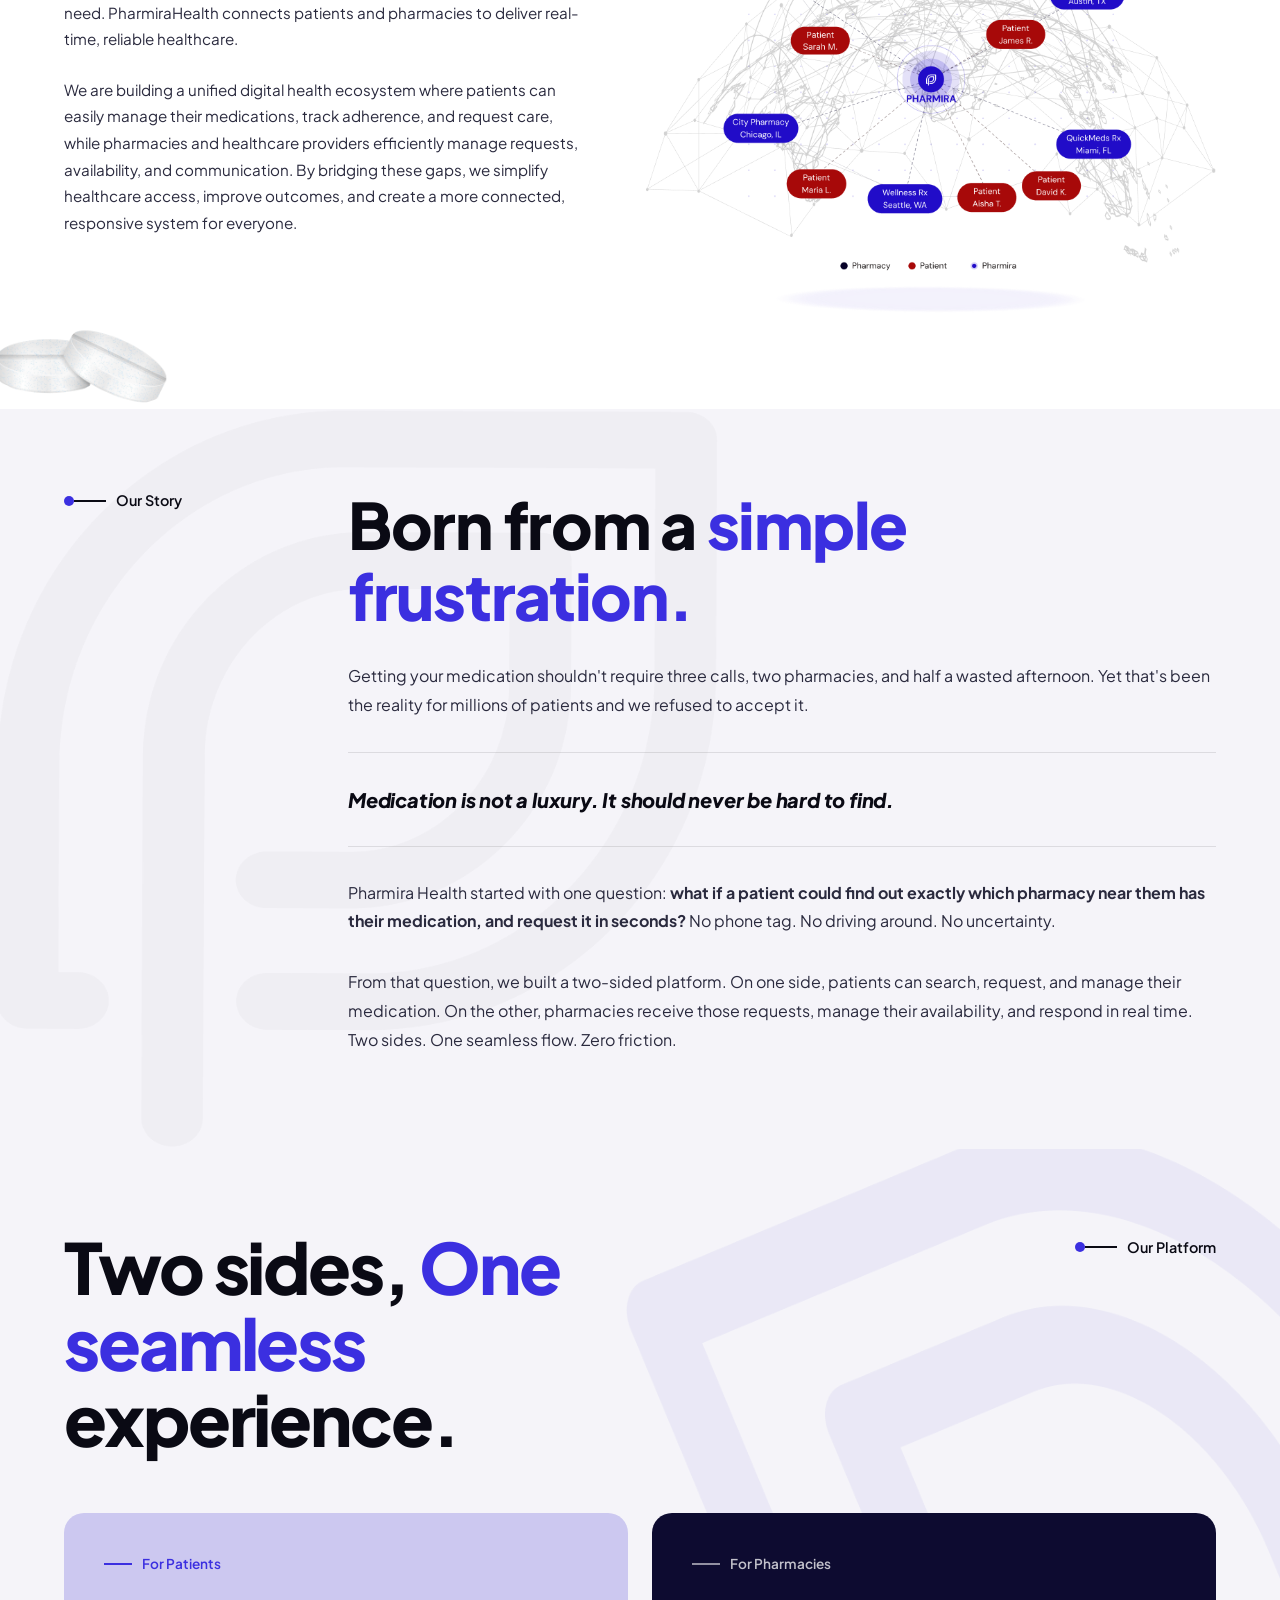
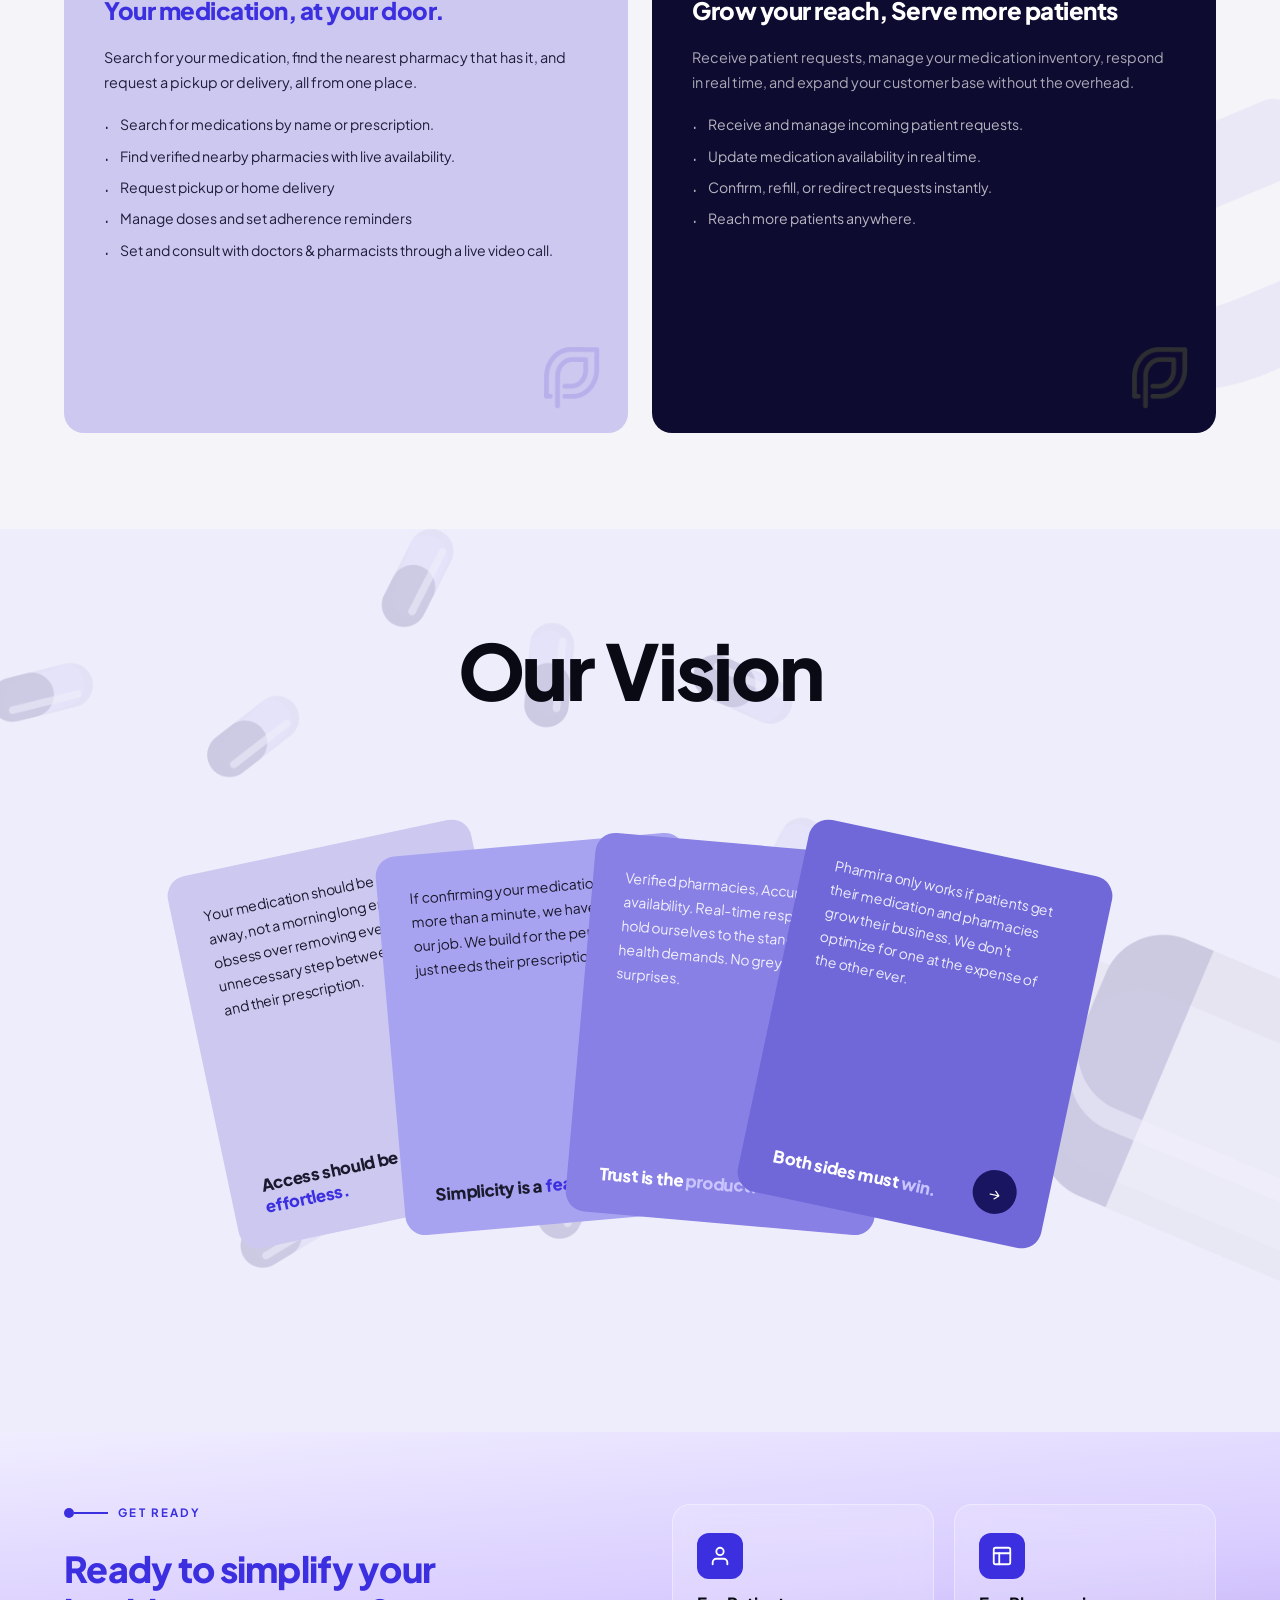
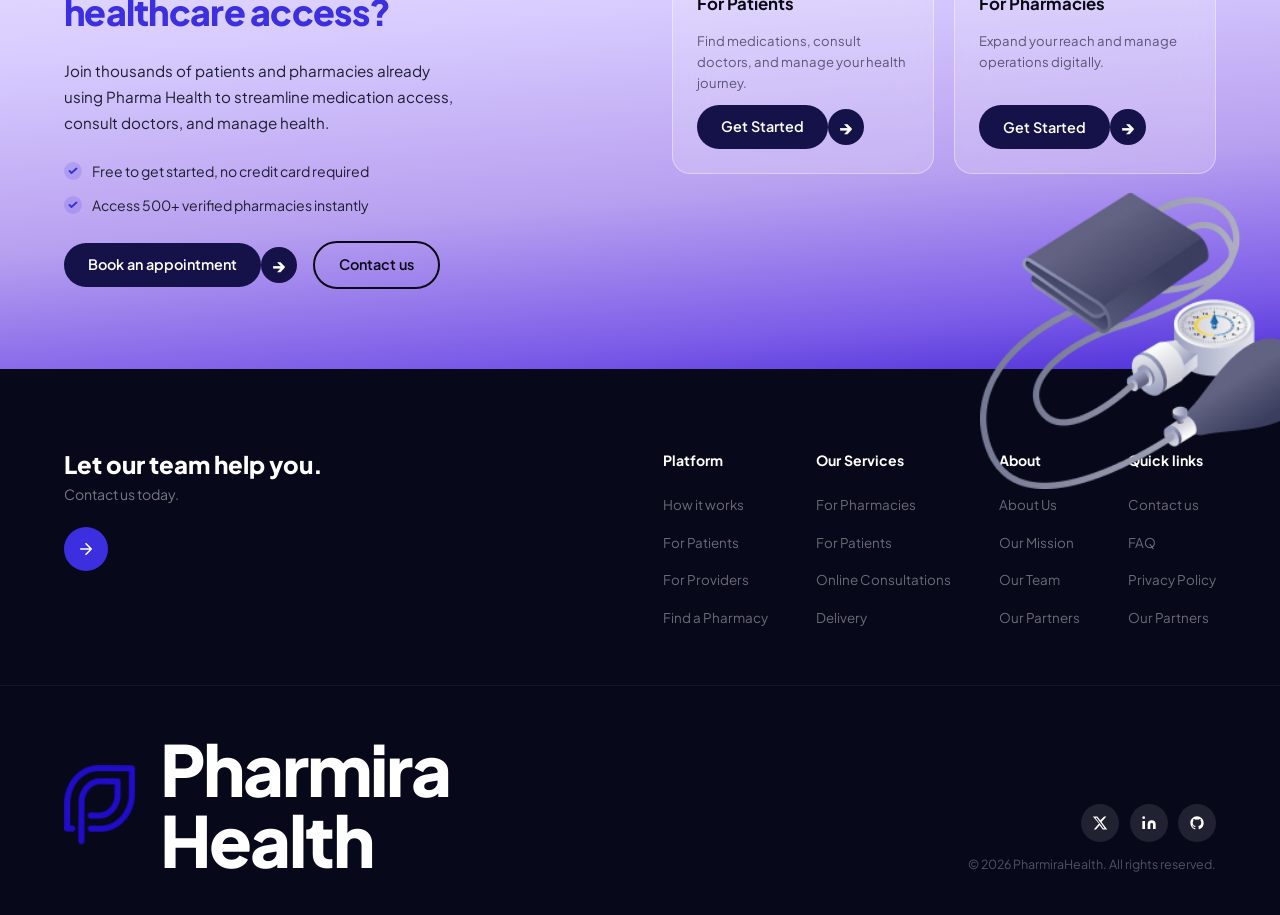
==== commit f34fb1b8: "mobileview-fix" ====
--- a/pages/about.html
+++ b/pages/about.html
@@ -6,6 +6,7 @@
   <title>About | PharmiraHealth</title>
   <link rel="stylesheet" href="../assets/css/main.css" />
   <link rel="stylesheet" href="../assets/css/pages/about.css" />
+  <link rel="stylesheet" href="../assets/css/components/navbar.css" />
 </head>
 <body>
 
@@ -24,9 +25,31 @@
         <a href="#">How it Works</a>
         <a href="contact.html">Contact</a>
       </nav>
-      <a href="#" class="btn btn-dark">
-        Where to start <span class="btn-icon">→</span>
-      </a>
+      <div class="btn-wrap">
+        <a href="#" class="btn btn-dark">Where to start</a>
+        <a href="#" class="btn-circle">→</a>
+      </div>
+      <button class="nav-hamburger" aria-label="Toggle navigation" aria-expanded="false">
+        <svg class="ham-open" width="22" height="16" viewBox="0 0 22 16" fill="none" xmlns="http://www.w3.org/2000/svg">
+          <rect y="0" width="22" height="2.5" rx="1.25" fill="currentColor"/>
+          <rect y="6.75" width="22" height="2.5" rx="1.25" fill="currentColor"/>
+          <rect y="13.5" width="22" height="2.5" rx="1.25" fill="currentColor"/>
+        </svg>
+        <svg class="ham-close" width="18" height="18" viewBox="0 0 18 18" fill="none" xmlns="http://www.w3.org/2000/svg">
+          <path d="M1.5 1.5L16.5 16.5M16.5 1.5L1.5 16.5" stroke="currentColor" stroke-width="2.2" stroke-linecap="round"/>
+        </svg>
+      </button>
+      <div class="nav-mobile-dropdown">
+        <a href="../index.html" class="nav-mobile-link">Home</a>
+        <a href="about.html" class="nav-mobile-link active">About</a>
+        <a href="services.html" class="nav-mobile-link">Services</a>
+        <a href="#" class="nav-mobile-link">How it works</a>
+        <a href="contact.html" class="nav-mobile-link">Contact</a>
+        <div class="nav-mobile-cta-row">
+          <a href="#" class="nav-mobile-cta">Where to start</a>
+          <a href="#" class="nav-mobile-cta-circle">→</a>
+        </div>
+      </div>
     </header>
 
     <div class="about-hero__content">
@@ -224,7 +247,10 @@
         </ul>
 
         <div class="cta-buttons">
-          <a href="#" class="btn btn-dark">Book an appointment <span class="btn-icon">→</span></a>
+          <div class="btn-wrap">
+            <a href="#" class="btn btn-dark">Book an appointment</a>
+            <a href="#" class="btn-circle">→</a>
+          </div>
           <a href="contact.html" class="btn btn-outline">Contact us</a>
         </div>
 
@@ -238,7 +264,10 @@
           </div>
           <h3>For Patients</h3>
           <p>Find medications, consult doctors, and manage your health journey.</p>
-          <a href="#" class="btn btn-dark">Get Started <span class="btn-icon">→</span></a>
+          <div class="btn-wrap">
+            <a href="#" class="btn btn-dark">Get Started</a>
+            <a href="#" class="btn-circle">→</a>
+          </div>
         </div>
 
         <div class="cta-card">
@@ -247,7 +276,10 @@
           </div>
           <h3>For Pharmacies</h3>
           <p>Expand your reach and manage operations digitally.</p>
-          <a href="#" class="btn btn-dark">Get Started <span class="btn-icon">→</span></a>
+          <div class="btn-wrap">
+            <a href="#" class="btn btn-dark">Get Started</a>
+            <a href="#" class="btn-circle">→</a>
+          </div>
         </div>
 
       </div>
@@ -340,5 +372,6 @@
 
   <script src="../assets/js/main.js"></script>
   <script src="../assets/js/pages/about.js"></script>
+  <script src="../assets/js/components/navbar.js"></script>
 </body>
 </html>
--- a/assets/css/main.css
+++ b/assets/css/main.css
@@ -31,3 +31,33 @@
   text-decoration: none;
   color: inherit;
 }
+
+/* ── Split button: text pill + external circle ── */
+.btn-wrap {
+  display: inline-flex;
+  align-items: center;
+  gap: 0;
+}
+
+.btn-circle {
+  display: inline-flex;
+  align-items: center;
+  justify-content: center;
+  width: 36px;
+  height: 36px;
+  border-radius: 50%;
+  background: #15124a;
+  color: #fff;
+  font-size: 1.1rem;
+  font-weight: 700;
+  -webkit-text-stroke: 0.5px #fff;
+  flex-shrink: 0;
+  text-decoration: none;
+  transition: opacity 0.2s, transform 0.15s;
+  cursor: pointer;
+}
+
+.btn-circle:hover {
+  opacity: 0.88;
+  transform: translateY(-1px);
+}
--- a/assets/css/pages/about.css
+++ b/assets/css/pages/about.css
@@ -265,7 +265,7 @@
 .story-label {
   display: flex;
   align-items: center;
-  gap: 0.65rem;
+  gap: 0;
   font-size: 0.9rem;
   font-weight: 600;
   color: #0a0a14;
@@ -287,6 +287,7 @@
   height: 2px;
   background: #0a0a14;
   flex-shrink: 0;
+  margin-right: 0.65rem;
 }
 
 /* bg-1 as background image on the left column */
@@ -369,7 +370,7 @@
 .platform-label {
   display: flex;
   align-items: center;
-  gap: 0.65rem;
+  gap: 0;
   font-size: 0.9rem;
   font-weight: 600;
   color: #0a0a14;
@@ -390,6 +391,7 @@
   height: 2px;
   background: #0a0a14;
   flex-shrink: 0;
+  margin-right: 0.65rem;
 }
 
 /* Cards grid */
@@ -677,7 +679,7 @@
 .cta-label {
   display: flex;
   align-items: center;
-  gap: 0.65rem;
+  gap: 0;
   font-size: 0.72rem;
   font-weight: 700;
   letter-spacing: 0.18em;
@@ -698,6 +700,7 @@
   height: 2px;
   background: #3b2fe0;
   flex-shrink: 0;
+  margin-right: 0.65rem;
 }
 
 .cta-heading {
@@ -789,7 +792,7 @@
   flex: 1;
 }
 
-.cta-card .btn {
+.cta-card .btn-wrap {
   margin-top: auto;
   align-self: flex-start;
 }
--- a/assets/css/components/navbar.css
+++ b/assets/css/components/navbar.css
@@ -0,0 +1,137 @@
+/* Navbar component styles */
+
+/* ── Hamburger button (hidden on desktop/tablet) ── */
+.nav-hamburger {
+  display: none;
+  background: none;
+  border: none;
+  cursor: pointer;
+  padding: 4px;
+  color: #1a1454;
+  flex-shrink: 0;
+  line-height: 0;
+  align-items: center;
+  justify-content: center;
+}
+
+.ham-close { display: none; }
+
+.nav-hamburger.is-active .ham-open { display: none; }
+.nav-hamburger.is-active .ham-close { display: block; }
+
+/* ── Mobile dropdown ── */
+.nav-mobile-dropdown {
+  position: fixed;
+  left: 1rem;
+  right: 1rem;
+  top: 72px; /* fallback, overridden by JS */
+  background: #ffffff;
+  border-radius: 20px;
+  box-shadow: 0 10px 40px rgba(20, 10, 80, 0.15);
+  display: none;
+  flex-direction: column;
+  z-index: 999;
+  overflow: hidden;
+}
+
+.nav-mobile-dropdown.is-open {
+  display: flex;
+}
+
+.nav-mobile-link {
+  display: block;
+  padding: 1.1rem 1.5rem;
+  font-size: 1rem;
+  font-weight: 500;
+  color: #1a1454;
+  text-decoration: none;
+  font-family: inherit;
+  transition: background 0.15s;
+}
+
+.nav-mobile-link:hover {
+  background: rgba(59, 47, 224, 0.04);
+}
+
+.nav-mobile-link.active {
+  font-weight: 700;
+  color: #3b2fe0;
+}
+
+/* ── "Where to start" — pill + separate circle ── */
+.nav-mobile-cta-row {
+  display: flex;
+  align-items: center;
+  gap: 0.5rem;
+  padding: 0.7rem;
+}
+
+.nav-mobile-cta {
+  flex: 1;
+  display: flex;
+  align-items: center;
+  justify-content: center;
+  padding: 1rem 1.5rem;
+  background: rgba(196, 181, 245, 0.75);
+  border-radius: 50px;
+  text-decoration: none;
+  color: #fff;
+  font-weight: 700;
+  font-size: 1rem;
+  font-family: inherit;
+  transition: background 0.2s;
+  white-space: nowrap;
+}
+
+.nav-mobile-cta:hover {
+  background: rgba(196, 181, 245, 0.95);
+}
+
+.nav-mobile-cta-circle {
+  display: flex;
+  align-items: center;
+  justify-content: center;
+  width: 52px;
+  height: 52px;
+  border-radius: 50%;
+  background: rgba(196, 181, 245, 0.75);
+  color: #fff;
+  font-size: 1.2rem;
+  flex-shrink: 0;
+  text-decoration: none;
+  transition: background 0.2s;
+}
+
+.nav-mobile-cta-circle:hover {
+  background: rgba(196, 181, 245, 0.95);
+}
+
+/* ── Mobile breakpoint ── */
+@media (max-width: 600px) {
+  /* Subtle glass pill navbar */
+  .navbar {
+    background: rgba(255, 255, 255, 0.08);
+    backdrop-filter: blur(10px);
+    -webkit-backdrop-filter: blur(10px);
+    border: 1px solid rgba(255, 255, 255, 0.22);
+    border-radius: 50px;
+    margin: 1rem 1.25rem 0;
+    padding: 0.7rem 1rem 0.7rem 1.25rem;
+  }
+
+  .nav-hamburger {
+    display: flex;
+  }
+
+  /* Hide the desktop CTA button on mobile */
+  .navbar > .btn-wrap {
+    display: none;
+  }
+
+  /* White hamburger icon on dark-background hero pages */
+  .about-hero .nav-hamburger,
+  .services-hero .nav-hamburger,
+  .contact-hero .nav-hamburger {
+    color: rgba(255, 255, 255, 0.9);
+  }
+}
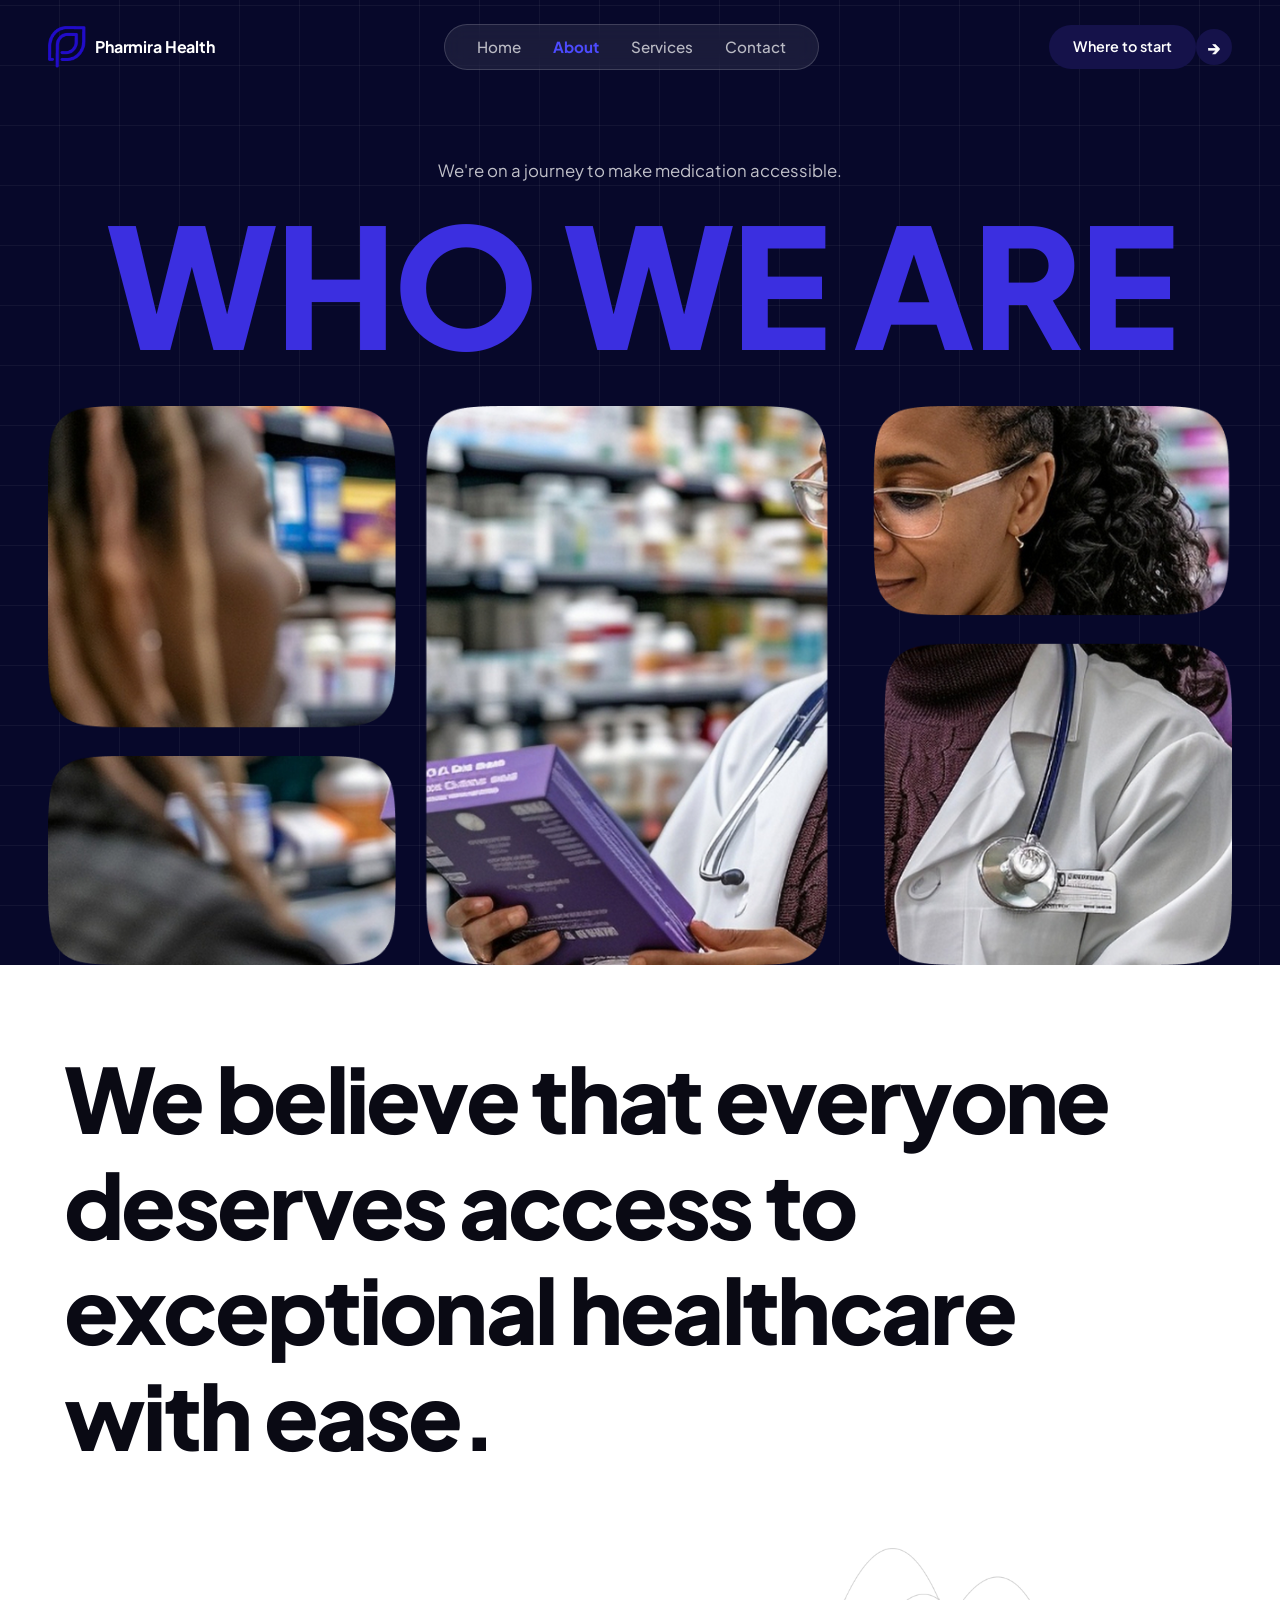
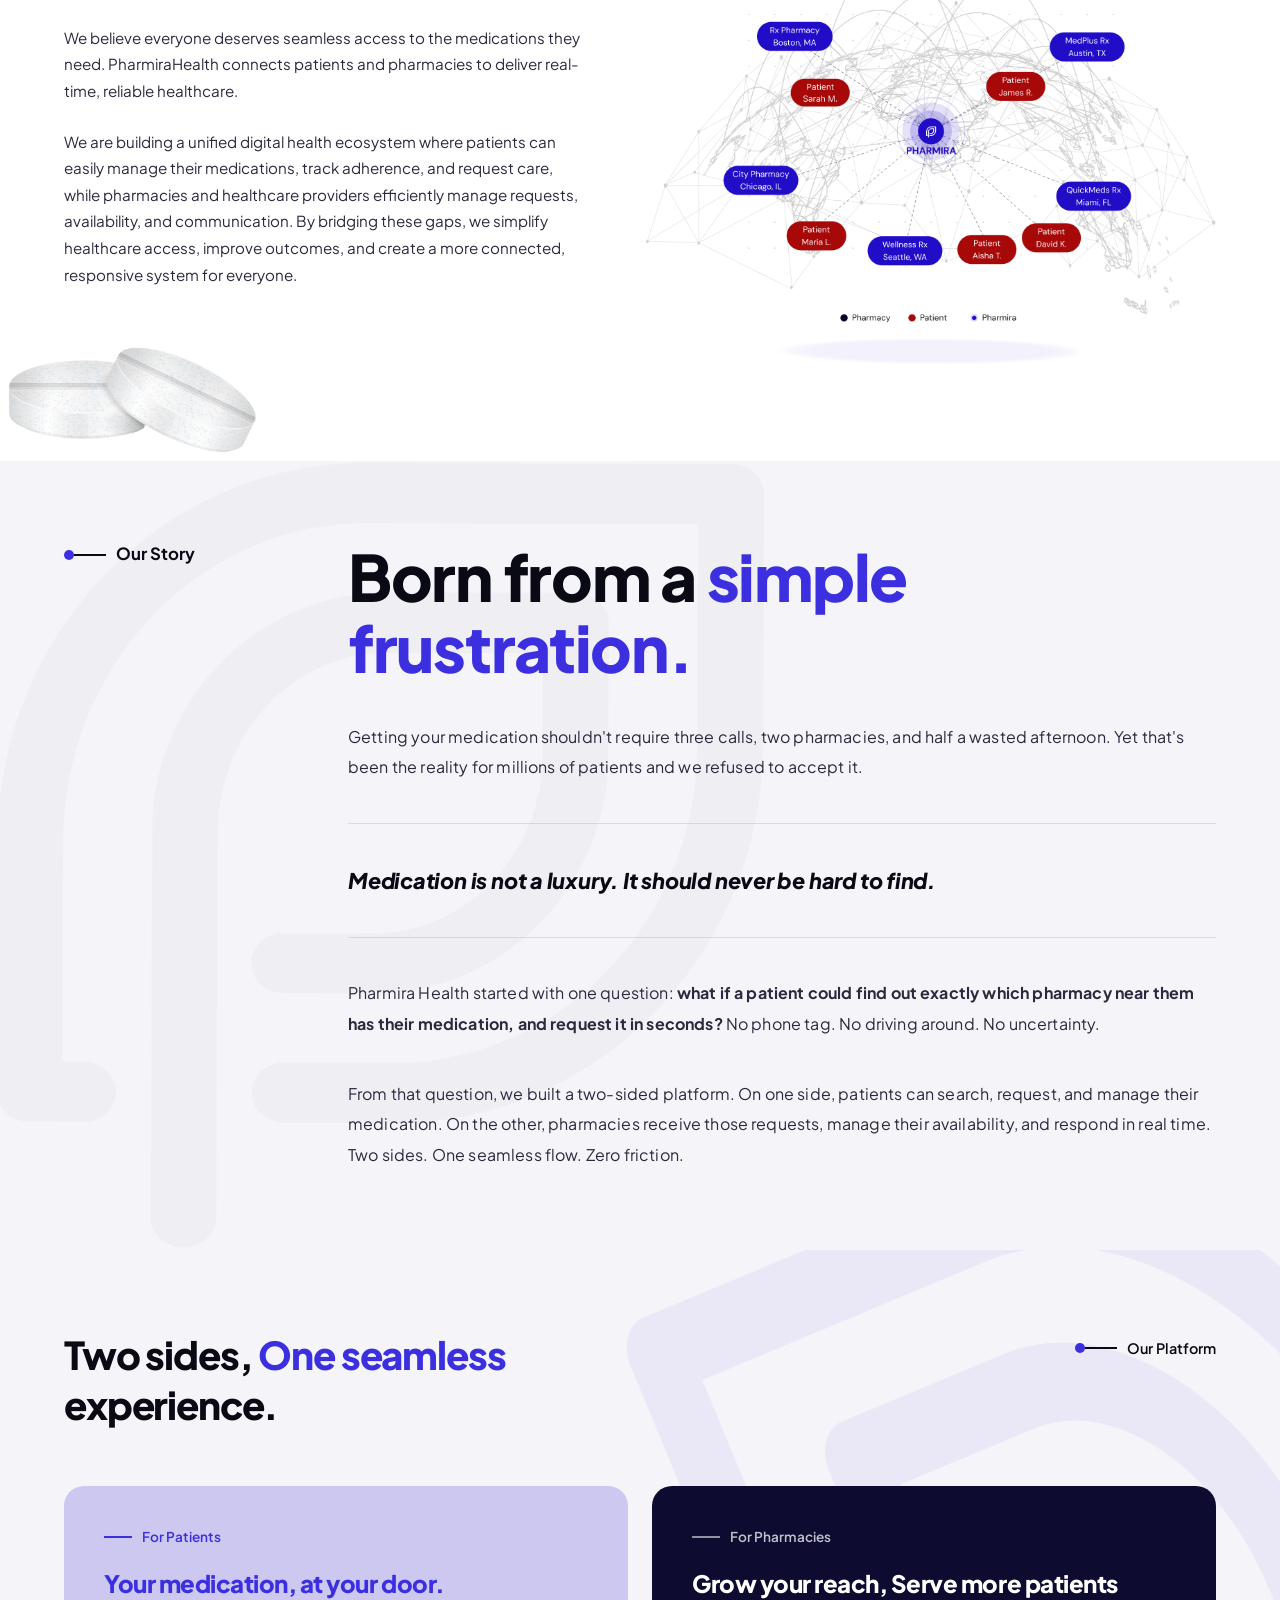
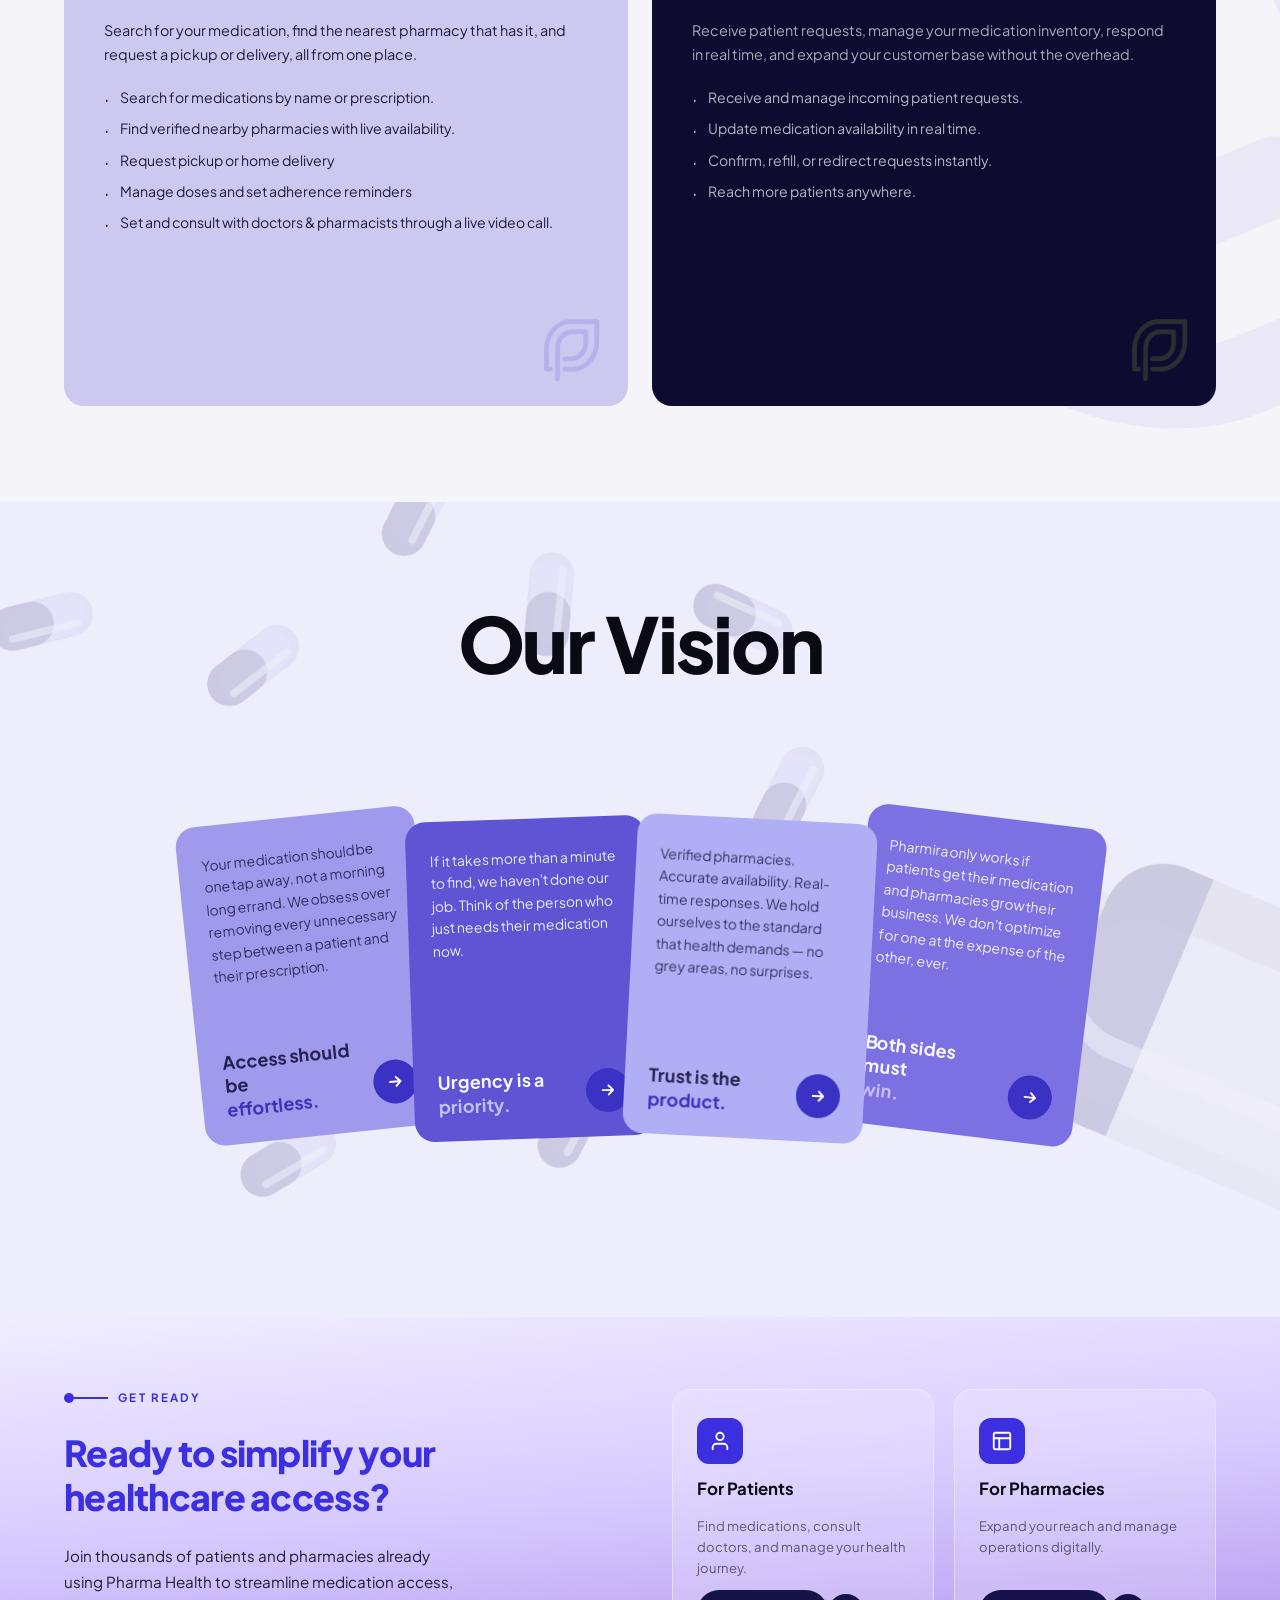
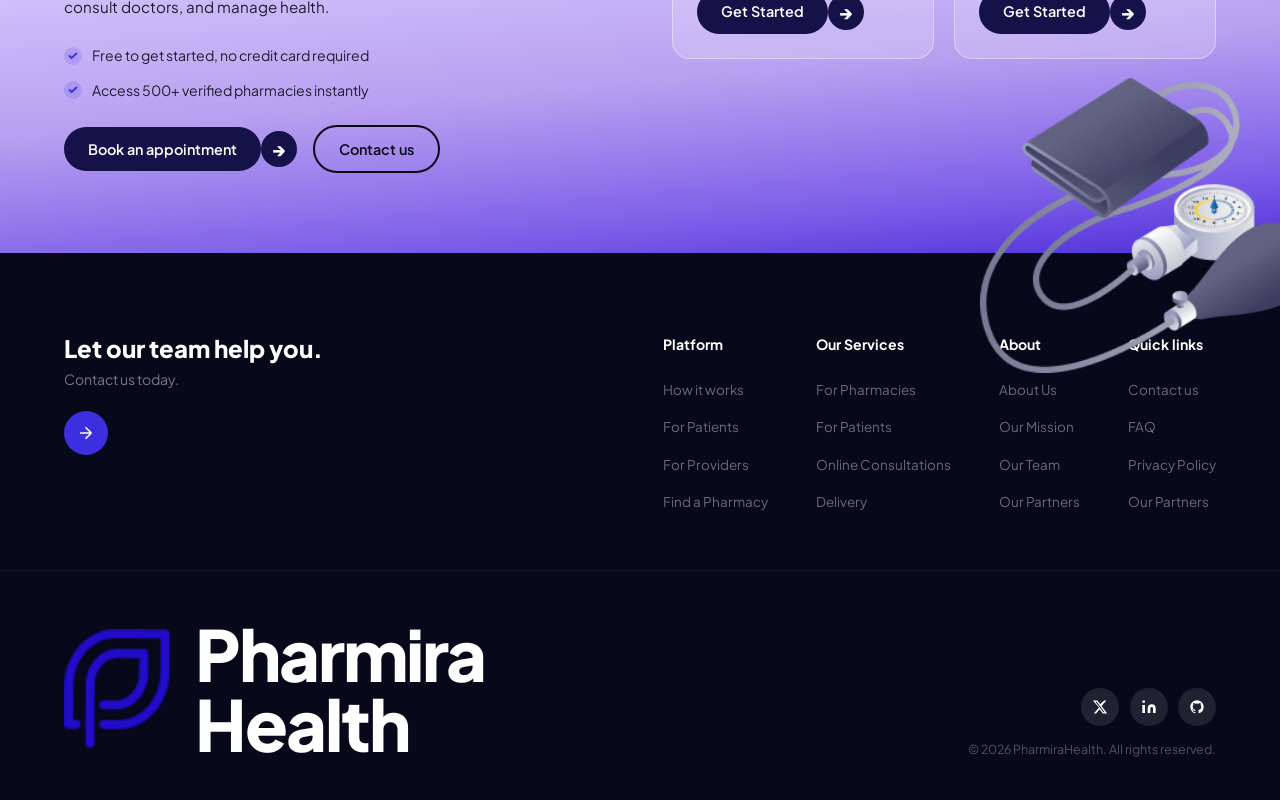
==== commit ef0e098f: "text-animate" ====
--- a/pages/about.html
+++ b/pages/about.html
@@ -7,75 +7,39 @@
   <link rel="stylesheet" href="../assets/css/main.css" />
   <link rel="stylesheet" href="../assets/css/pages/about.css" />
   <link rel="stylesheet" href="../assets/css/components/navbar.css" />
+  <link rel="stylesheet" href="../assets/css/components/footer.css" />
 </head>
 <body>
 
-  <!-- ═══════════ ABOUT HERO ═══════════ -->
+  <!--  ABOUT HERO  -->
   <div class="about-hero">
 
-    <header class="navbar">
-      <div class="nav-logo">
-        <img src="../assets/images/top-logo.png" alt="Pharmira Health" />
-        <span class="nav-logo-name">Pharmira Health</span>
-      </div>
-      <nav class="nav-links">
-        <a href="../index.html">Home</a>
-        <a href="about.html" class="active">About</a>
-        <a href="services.html">Services</a>
-        <a href="#">How it Works</a>
-        <a href="contact.html">Contact</a>
-      </nav>
-      <div class="btn-wrap">
-        <a href="#" class="btn btn-dark">Where to start</a>
-        <a href="#" class="btn-circle">→</a>
-      </div>
-      <button class="nav-hamburger" aria-label="Toggle navigation" aria-expanded="false">
-        <svg class="ham-open" width="22" height="16" viewBox="0 0 22 16" fill="none" xmlns="http://www.w3.org/2000/svg">
-          <rect y="0" width="22" height="2.5" rx="1.25" fill="currentColor"/>
-          <rect y="6.75" width="22" height="2.5" rx="1.25" fill="currentColor"/>
-          <rect y="13.5" width="22" height="2.5" rx="1.25" fill="currentColor"/>
-        </svg>
-        <svg class="ham-close" width="18" height="18" viewBox="0 0 18 18" fill="none" xmlns="http://www.w3.org/2000/svg">
-          <path d="M1.5 1.5L16.5 16.5M16.5 1.5L1.5 16.5" stroke="currentColor" stroke-width="2.2" stroke-linecap="round"/>
-        </svg>
-      </button>
-      <div class="nav-mobile-dropdown">
-        <a href="../index.html" class="nav-mobile-link">Home</a>
-        <a href="about.html" class="nav-mobile-link active">About</a>
-        <a href="services.html" class="nav-mobile-link">Services</a>
-        <a href="#" class="nav-mobile-link">How it works</a>
-        <a href="contact.html" class="nav-mobile-link">Contact</a>
-        <div class="nav-mobile-cta-row">
-          <a href="#" class="nav-mobile-cta">Where to start</a>
-          <a href="#" class="nav-mobile-cta-circle">→</a>
-        </div>
-      </div>
-    </header>
+    <div id="navbar-root"></div>
 
     <div class="about-hero__content">
-      <p class="about-hero__subtitle">We're on a journey to make medication accessible.</p>
-      <h1 class="about-hero__heading">WHO WE ARE</h1>
-    </div>
-
-    <div class="about-hero__image">
+      <p class="about-hero__subtitle" data-animate data-hero>We're on a journey to make medication accessible.</p>
+      <h1 class="about-hero__heading" data-animate data-hero data-delay="1">WHO WE ARE</h1>
+    </div>
+
+    <div class="about-hero__image" data-animate data-hero data-delay="2">
       <img src="../assets/images/main-about.png" alt="Pharmira Health team and pharmacies" />
     </div>
 
   </div>
 
-  <!-- ═══════════ BELIEF SECTION ═══════════ -->
+  <!--  BELIEF SECTION  -->
   <section class="belief-section">
 
-    <h2 class="belief-heading">We believe that everyone deserves access to exceptional healthcare with ease.</h2>
+    <h2 class="belief-heading" data-animate>We believe that everyone deserves access to exceptional healthcare with ease.</h2>
 
     <div class="belief-body">
 
-      <div class="belief-text">
+      <div class="belief-text" data-animate data-delay="1">
         <p>We believe everyone deserves seamless access to the medications they need. PharmiraHealth connects patients and pharmacies to deliver real-time, reliable healthcare.</p>
         <p>We are building a unified digital health ecosystem where patients can easily manage their medications, track adherence, and request care, while pharmacies and healthcare providers efficiently manage requests, availability, and communication. By bridging these gaps, we simplify healthcare access, improve outcomes, and create a more connected, responsive system for everyone.</p>
       </div>
 
-      <div class="belief-image">
+      <div class="belief-image" data-animate data-delay="2">
         <img src="../assets/images/about-info.png" alt="PharmiraHealth network connecting patients and pharmacies" />
       </div>
 
@@ -85,7 +49,7 @@
 
   </section>
 
-  <!-- ═══════════ OUR STORY SECTION ═══════════ -->
+  <!--  OUR STORY SECTION  -->
   <section class="story-section">
     <div class="story-inner">
 
@@ -101,13 +65,13 @@
       <!-- Right: content -->
       <div class="story-right">
 
-        <h2 class="story-heading">Born from a <span class="story-accent">simple frustration.</span></h2>
-
-        <p class="story-body">Getting your medication shouldn't require three calls, two pharmacies, and half a wasted afternoon. Yet that's been the reality for millions of patients and we refused to accept it.</p>
+        <h2 class="story-heading" data-animate>Born from a <span class="story-accent">simple frustration.</span></h2>
+
+        <p class="story-body" data-animate data-delay="1">Getting your medication shouldn't require three calls, two pharmacies, and half a wasted afternoon. Yet that's been the reality for millions of patients and we refused to accept it.</p>
 
         <hr class="story-divider" />
 
-        <p class="story-quote">Medication is not a luxury. It should never be hard to find.</p>
+        <p class="story-quote" data-animate data-delay="2">Medication is not a luxury. It should never be hard to find.</p>
 
         <hr class="story-divider" />
 
@@ -120,13 +84,13 @@
     </div>
   </section>
 
-  <!-- ═══════════ OUR PLATFORM SECTION ═══════════ -->
+  <!--  OUR PLATFORM SECTION  -->
   <section class="platform-section">
 
-    <!-- Top row: heading left, label right -->
+
     <div class="platform-top">
-      <h2 class="platform-heading">Two sides, <span class="platform-accent">One seamless</span> experience.</h2>
-      <div class="platform-label">
+      <h2 class="platform-heading" data-animate>Two sides, <span class="platform-accent">One seamless</span> experience.</h2>
+      <div class="platform-label" data-animate data-delay="1">
         <span class="platform-label__dot"></span>
         <span class="platform-label__line"></span>
         <span>Our Platform</span>
@@ -175,67 +139,107 @@
 
   </section>
 
-  <!-- ═══════════ OUR VISION SECTION ═══════════ -->
+  <!--  OUR VISION SECTION  -->
   <section class="vision-section">
 
-    <h2 class="vision-heading">Our Vision</h2>
-
-    <div class="vision-cards">
-
-      <div class="vision-card vision-card--1">
-        <p class="vision-card__body">Your medication should be one tap away, not a morning long errand. We obsess over removing every unnecessary step between a patient and their prescription.</p>
-        <div class="vision-card__footer">
-          <p class="vision-card__title">Access should be <span class="vision-card__accent">effortless.</span></p>
-          <button class="vision-card__btn" aria-label="Learn more">→</button>
-        </div>
-      </div>
-
-      <div class="vision-card vision-card--2">
-        <p class="vision-card__body">If confirming your medication takes more than a minute, we haven't done our job. We build for the person who just needs their prescription — fast.</p>
-        <div class="vision-card__footer">
-          <p class="vision-card__title">Simplicity is a <span class="vision-card__accent">feature.</span></p>
-          <button class="vision-card__btn" aria-label="Learn more">→</button>
-        </div>
-      </div>
-
-      <div class="vision-card vision-card--3">
-        <p class="vision-card__body">Verified pharmacies, Accurate availability. Real-time responses. We hold ourselves to the standard that health demands. No grey areas, no surprises.</p>
-        <div class="vision-card__footer">
-          <p class="vision-card__title">Trust is the <span class="vision-card__accent">product.</span></p>
-          <button class="vision-card__btn" aria-label="Learn more">→</button>
-        </div>
-      </div>
-
-      <div class="vision-card vision-card--4">
-        <p class="vision-card__body">Pharmira only works if patients get their medication and pharmacies grow their business. We don't optimize for one at the expense of the other ever.</p>
-        <div class="vision-card__footer">
-          <p class="vision-card__title">Both sides must <span class="vision-card__accent">win.</span></p>
-          <button class="vision-card__btn" aria-label="Learn more">→</button>
-        </div>
-      </div>
-
-    </div>
-
-  </section>
-
-  <!-- ═══════════ CTA ═══════════ -->
+    <h2 class="vision-heading" data-animate>Our Vision</h2>
+
+    <div class="cards-scene">
+
+      <!-- Card 1 - light -->
+      <div class="card light" style="background: #a09aed; transform: rotate(-6deg) translateX(30px); z-index: 1;">
+        <div class="card-body">
+          <p>Your medication should be one tap away, not a morning long errand. We obsess over removing every unnecessary step between a patient and their prescription.</p>
+        </div>
+        <div class="card-footer">
+          <div class="card-title">
+            Access should be
+            <span>effortless.</span>
+          </div>
+          <button class="arrow-btn" aria-label="Learn more about effortless access">
+            <svg viewBox="0 0 24 24" fill="none" stroke="white" stroke-width="2.5" stroke-linecap="round" stroke-linejoin="round">
+              <path d="M5 12h14M13 6l6 6-6 6"/>
+            </svg>
+          </button>
+        </div>
+      </div>
+
+      <!-- Card 2 - dark -->
+      <div class="card dark" style="background: #5e54d4; transform: rotate(-2deg) translateX(10px); z-index: 2;">
+        <div class="card-body">
+          <p>If it takes more than a minute to find, we haven't done our job. Think of the person who just needs their medication now.</p>
+        </div>
+        <div class="card-footer">
+          <div class="card-title">
+            Urgency is a
+            <span>priority.</span>
+          </div>
+          <button class="arrow-btn" aria-label="Learn more about urgency">
+            <svg viewBox="0 0 24 24" fill="none" stroke="white" stroke-width="2.5" stroke-linecap="round" stroke-linejoin="round">
+              <path d="M5 12h14M13 6l6 6-6 6"/>
+            </svg>
+          </button>
+        </div>
+      </div>
+
+      <!-- Card 3 - light -->
+      <div class="card light" style="background: #b0aef5; transform: rotate(3deg) translateX(-10px); z-index: 3;">
+        <div class="card-body">
+          <p>Verified pharmacies. Accurate availability. Real-time responses. We hold ourselves to the standard that health demands — no grey areas, no surprises.</p>
+        </div>
+        <div class="card-footer">
+          <div class="card-title">
+            Trust is the
+            <span>product.</span>
+          </div>
+          <button class="arrow-btn" aria-label="Learn more about trust">
+            <svg viewBox="0 0 24 24" fill="none" stroke="white" stroke-width="2.5" stroke-linecap="round" stroke-linejoin="round">
+              <path d="M5 12h14M13 6l6 6-6 6"/>
+            </svg>
+          </button>
+        </div>
+      </div>
+
+      <!-- Card 4 - dark -->
+      <div class="card dark" style="background: #7b71e3; transform: rotate(7deg) translateX(-30px); z-index: 2;">
+        <div class="card-body">
+          <p>Pharmira only works if patients get their medication and pharmacies grow their business. We don't optimize for one at the expense of the other, ever.</p>
+        </div>
+        <div class="card-footer">
+          <div class="card-title">
+            Both sides must
+            <span>win.</span>
+          </div>
+          <button class="arrow-btn" aria-label="Learn more about mutual benefit">
+            <svg viewBox="0 0 24 24" fill="none" stroke="white" stroke-width="2.5" stroke-linecap="round" stroke-linejoin="round">
+              <path d="M5 12h14M13 6l6 6-6 6"/>
+            </svg>
+          </button>
+        </div>
+      </div>
+
+    </div>
+
+  </section>
+
+  <!--  CTA  -->
   <section class="cta-section">
 
     <div class="cta-inner">
 
       <div class="cta-left">
 
-        <div class="cta-label">
+        <div class="cta-label" data-animate>
           <span class="cta-label__dot"></span>
           <span class="cta-label__line"></span>
           <span>GET READY</span>
         </div>
 
-        <h2 class="cta-heading">Ready to simplify your healthcare access?</h2>
-
-        <p class="cta-body">Join thousands of patients and pharmacies already using Pharma Health to streamline medication access, consult doctors, and manage health.</p>
-
-        <ul class="cta-checks">
+        <h2 class="cta-heading" data-animate data-delay="1">Ready to simplify your healthcare access?</h2>
+
+        <p class="cta-body" data-animate data-delay="2">Join thousands of patients and pharmacies already using Pharma Health to streamline medication access, consult doctors, and manage health.</p>
+
+        <ul class="cta-checks" data-animate data-delay="3">
           <li>
             <svg width="18" height="18" viewBox="0 0 18 18" fill="none"><circle cx="9" cy="9" r="9" fill="#3b2fe0" fill-opacity="0.15"/><path d="M5.5 9L7.5 11L12.5 6.5" stroke="#3b2fe0" stroke-width="1.8" stroke-linecap="round" stroke-linejoin="round"/></svg>
             Free to get started, no credit card required
@@ -246,7 +250,7 @@
           </li>
         </ul>
 
-        <div class="cta-buttons">
+        <div class="cta-buttons" data-animate data-delay="4">
           <div class="btn-wrap">
             <a href="#" class="btn btn-dark">Book an appointment</a>
             <a href="#" class="btn-circle">→</a>
@@ -290,88 +294,12 @@
 
   </section>
 
-  <!-- ═══════════ FOOTER ═══════════ -->
-  <footer class="site-footer">
-
-    <div class="footer-top">
-
-      <div class="footer-tagline">
-        <p class="footer-tagline__main">Let our team help you.</p>
-        <p class="footer-tagline__sub">Contact us today.</p>
-        <a href="contact.html" class="footer-arrow" aria-label="Contact us">
-          <svg width="18" height="18" viewBox="0 0 24 24" fill="none" stroke="currentColor" stroke-width="2.2" stroke-linecap="round" stroke-linejoin="round"><path d="M5 12h14M12 5l7 7-7 7"/></svg>
-        </a>
-      </div>
-
-      <nav class="footer-nav">
-        <div class="footer-col">
-          <h4>Platform</h4>
-          <ul>
-            <li><a href="#">How it works</a></li>
-            <li><a href="#">For Patients</a></li>
-            <li><a href="#">For Providers</a></li>
-            <li><a href="#">Find a Pharmacy</a></li>
-          </ul>
-        </div>
-        <div class="footer-col">
-          <h4>Our Services</h4>
-          <ul>
-            <li><a href="#">For Pharmacies</a></li>
-            <li><a href="#">For Patients</a></li>
-            <li><a href="#">Online Consultations</a></li>
-            <li><a href="#">Delivery</a></li>
-          </ul>
-        </div>
-        <div class="footer-col">
-          <h4>About</h4>
-          <ul>
-            <li><a href="about.html">About Us</a></li>
-            <li><a href="#">Our Mission</a></li>
-            <li><a href="#">Our Team</a></li>
-            <li><a href="#">Our Partners</a></li>
-          </ul>
-        </div>
-        <div class="footer-col">
-          <h4>Quick links</h4>
-          <ul>
-            <li><a href="contact.html">Contact us</a></li>
-            <li><a href="#">FAQ</a></li>
-            <li><a href="#">Privacy Policy</a></li>
-            <li><a href="#">Our Partners</a></li>
-          </ul>
-        </div>
-      </nav>
-
-    </div>
-
-    <div class="footer-bottom">
-
-      <div class="footer-brand">
-        <img src="../assets/images/top-logo.png" alt="Pharmira Health" class="footer-logo" />
-        <span class="footer-brand-name">Pharmira<br />Health</span>
-      </div>
-
-      <div class="footer-bottom-right">
-        <div class="footer-socials">
-          <a href="#" class="footer-social" aria-label="Twitter">
-            <svg viewBox="0 0 24 24" fill="currentColor"><path d="M18.244 2.25h3.308l-7.227 8.26 8.502 11.24H16.17l-4.714-6.231-5.401 6.231H2.737l7.73-8.835L1.254 2.25H8.08l4.253 5.622 5.911-5.622zm-1.161 17.52h1.833L7.084 4.126H5.117z"/></svg>
-          </a>
-          <a href="#" class="footer-social" aria-label="LinkedIn">
-            <svg viewBox="0 0 24 24" fill="currentColor"><path d="M16 8a6 6 0 0 1 6 6v7h-4v-7a2 2 0 0 0-2-2 2 2 0 0 0-2 2v7h-4v-7a6 6 0 0 1 6-6z"/><rect x="2" y="9" width="4" height="12"/><circle cx="4" cy="4" r="2"/></svg>
-          </a>
-          <a href="#" class="footer-social" aria-label="GitHub">
-            <svg viewBox="0 0 24 24" fill="currentColor"><path d="M12 2C6.477 2 2 6.484 2 12.017c0 4.425 2.865 8.18 6.839 9.504.5.092.682-.217.682-.483 0-.237-.008-.868-.013-1.703-2.782.605-3.369-1.343-3.369-1.343-.454-1.158-1.11-1.466-1.11-1.466-.908-.62.069-.608.069-.608 1.003.07 1.531 1.032 1.531 1.032.892 1.53 2.341 1.088 2.91.832.092-.647.35-1.088.636-1.338-2.22-.253-4.555-1.113-4.555-4.951 0-1.093.39-1.988 1.029-2.688-.103-.253-.446-1.272.098-2.65 0 0 .84-.27 2.75 1.026A9.564 9.564 0 0 1 12 6.844a9.59 9.59 0 0 1 2.504.337c1.909-1.296 2.747-1.027 2.747-1.027.546 1.379.202 2.398.1 2.651.64.7 1.028 1.595 1.028 2.688 0 3.848-2.339 4.695-4.566 4.943.359.309.678.92.678 1.855 0 1.338-.012 2.419-.012 2.747 0 .268.18.58.688.482A10.019 10.019 0 0 0 22 12.017C22 6.484 17.522 2 12 2z"/></svg>
-          </a>
-        </div>
-        <p class="footer-copy">© 2026 PharmiraHealth. All rights reserved.</p>
-      </div>
-
-    </div>
-
-  </footer>
+  <div id="footer-root"></div>
 
   <script src="../assets/js/main.js"></script>
   <script src="../assets/js/pages/about.js"></script>
   <script src="../assets/js/components/navbar.js"></script>
+  <script src="../assets/js/components/footer.js"></script>
+  <script src="../assets/js/components/animations.js"></script>
 </body>
 </html>
--- a/assets/css/main.css
+++ b/assets/css/main.css
@@ -61,3 +61,30 @@
   opacity: 0.88;
   transform: translateY(-1px);
 }
+
+/* ── Scroll & load animations ── */
+@keyframes ph-fadeUp {
+  from { opacity: 0; transform: translateY(24px); }
+  to   { opacity: 1; transform: translateY(0); }
+}
+
+[data-animate] {
+  opacity: 0;
+  transform: translateY(24px);
+}
+
+[data-animate].is-visible {
+  animation: ph-fadeUp 0.6s ease both;
+}
+
+[data-animate][data-delay="1"].is-visible { animation-delay: 0.1s; }
+[data-animate][data-delay="2"].is-visible { animation-delay: 0.2s; }
+[data-animate][data-delay="3"].is-visible { animation-delay: 0.3s; }
+[data-animate][data-delay="4"].is-visible { animation-delay: 0.4s; }
+[data-animate][data-delay="5"].is-visible { animation-delay: 0.5s; }
+[data-animate][data-delay="6"].is-visible { animation-delay: 0.6s; }
+
+@media (prefers-reduced-motion: reduce) {
+  [data-animate] { opacity: 1 !important; transform: none !important; }
+  [data-animate].is-visible { animation: none !important; }
+}
--- a/assets/css/pages/about.css
+++ b/assets/css/pages/about.css
@@ -192,10 +192,10 @@
   font-size: clamp(2.8rem, 7vw, 6.5rem);
   font-weight: 800;
   color: #0a0a14;
-  line-height: 1.08;
+  line-height: 1.18;
   letter-spacing: -0.03em;
   max-width: 1100px;
-  margin-bottom: 4rem;
+  margin-bottom: 5rem;
 }
 
 /* Two-column body: text left, image right */
@@ -226,9 +226,9 @@
 /* Big pill — bottom left corner */
 .belief__big-pill {
   position: absolute;
-  bottom: -20px;
+  bottom: -30px;
   left: -30px;
-  width: 220px;
+  width: 320px;
   pointer-events: none;
   z-index: 1;
 }
@@ -266,8 +266,8 @@
   display: flex;
   align-items: center;
   gap: 0;
-  font-size: 0.9rem;
-  font-weight: 600;
+  font-size: 1.05rem;
+  font-weight: 700;
   color: #0a0a14;
   position: relative;
   z-index: 2;
@@ -296,7 +296,7 @@
 .story-right {
   display: flex;
   flex-direction: column;
-  gap: 2rem;
+  gap: 2.5rem;
 }
 
 .story-heading {
@@ -314,7 +314,8 @@
 .story-body {
   font-size: 1rem;
   color: #2a2a3e;
-  line-height: 1.8;
+  line-height: 1.9;
+  letter-spacing: 0.01em;
 }
 
 .story-divider {
@@ -324,11 +325,11 @@
 }
 
 .story-quote {
-  font-size: 1.25rem;
+  font-size: 1.35rem;
   font-weight: 800;
   font-style: italic;
   color: #0a0a14;
-  line-height: 1.45;
+  line-height: 1.55;
   letter-spacing: -0.01em;
 }
 
@@ -355,10 +356,10 @@
 }
 
 .platform-heading {
-  font-size: clamp(2.5rem, 5.5vw, 5rem);
+  font-size: clamp(1.8rem, 3vw, 3rem);
   font-weight: 800;
   color: #0a0a14;
-  line-height: 1.08;
+  line-height: 1.3;
   letter-spacing: -0.03em;
   max-width: 620px;
 }
@@ -533,119 +534,104 @@
   margin-bottom: 4rem;
 }
 
-/* Fanned card row — cards rotate around their own center, like cards spread on a table */
-.vision-cards {
-  display: flex;
+/* Fanned card scene */
+.cards-scene {
+  display: flex;
+  align-items: center;
   justify-content: center;
-  align-items: center;
-  position: relative;
-  padding: 3rem 0 5rem;
-}
-
-.vision-card {
-  width: 310px;
-  min-height: 380px;
+  padding: 3rem 1rem;
+  gap: 0;
+  position: relative;
+  min-height: 420px;
+  overflow: hidden;
+}
+
+.card {
+  width: 240px;
+  min-height: 320px;
   border-radius: 20px;
-  padding: 2rem 2rem 1.75rem;
+  padding: 28px 24px 24px;
   display: flex;
   flex-direction: column;
   justify-content: space-between;
-  flex-shrink: 0;
-  margin-left: -120px; /* heavy overlap */
-}
-
-.vision-card:first-child {
-  margin-left: 0;
-}
-
-/* Card colours + rotations — origin stays at center (default) */
-.vision-card--1 {
-  background: #ccc8f0;
-  transform: rotate(-12deg);
-  z-index: 1;
-}
-
-.vision-card--2 {
-  background: #a8a3f0;
-  transform: rotate(-5deg);
-  z-index: 2;
-}
-
-.vision-card--3 {
-  background: #8880e4;
-  transform: rotate(5deg);
-  z-index: 3;
-}
-
-.vision-card--4 {
-  background: #7068d8;
-  transform: rotate(12deg);
-  z-index: 4;
-}
-
-/* Body text */
-.vision-card__body {
-  font-size: 0.88rem;
-  line-height: 1.7;
-  flex: 1;
-  margin-bottom: 2rem;
-}
-
-.vision-card--1 .vision-card__body,
-.vision-card--2 .vision-card__body { color: #1a1a2e; }
-
-.vision-card--3 .vision-card__body,
-.vision-card--4 .vision-card__body { color: rgba(255, 255, 255, 0.88); }
-
-/* Footer: title + arrow */
-.vision-card__footer {
+  position: relative;
+  cursor: pointer;
+  flex-shrink: 0;
+  transition: transform 0.3s ease;
+}
+
+.card:hover {
+  transform: rotate(0deg) translateY(-12px) !important;
+  z-index: 10 !important;
+}
+
+/* Light cards: dark text */
+.card.light .card-body p {
+  font-size: 14px;
+  line-height: 1.6;
+  color: rgba(20, 15, 60, 0.78);
+}
+
+.card.light .card-title {
+  font-size: 18px;
+  font-weight: 700;
+  line-height: 1.3;
+  color: rgba(20, 15, 60, 0.88);
+}
+
+.card.light .card-title span {
+  display: block;
+  color: #3d32b8;
+}
+
+/* Dark cards: white text */
+.card.dark .card-body p {
+  font-size: 14px;
+  line-height: 1.6;
+  color: rgba(255, 255, 255, 0.88);
+}
+
+.card.dark .card-title {
+  font-size: 18px;
+  font-weight: 700;
+  line-height: 1.3;
+  color: rgba(255, 255, 255, 0.95);
+}
+
+.card.dark .card-title span {
+  display: block;
+  color: #c4c0ff;
+}
+
+.card-footer {
   display: flex;
   align-items: flex-end;
   justify-content: space-between;
-  gap: 1rem;
-}
-
-.vision-card__title {
-  font-size: 1.05rem;
-  font-weight: 800;
-  line-height: 1.3;
-  letter-spacing: -0.01em;
-}
-
-.vision-card--1 .vision-card__title,
-.vision-card--2 .vision-card__title { color: #1a1a2e; }
-
-.vision-card--3 .vision-card__title,
-.vision-card--4 .vision-card__title { color: #fff; }
-
-/* Accent word */
-.vision-card--1 .vision-card__accent,
-.vision-card--2 .vision-card__accent { color: #3b2fe0; }
-
-.vision-card--3 .vision-card__accent,
-.vision-card--4 .vision-card__accent { color: #c8c4ff; }
-
-/* Arrow button */
-.vision-card__btn {
+  gap: 12px;
+}
+
+.arrow-btn {
   width: 44px;
   height: 44px;
+  min-width: 44px;
   border-radius: 50%;
-  background: #1a1560;
-  color: #fff;
+  background: #3b31c4;
   border: none;
+  display: flex;
+  align-items: center;
+  justify-content: center;
   cursor: pointer;
-  display: flex;
-  align-items: center;
-  justify-content: center;
-  font-size: 1rem;
-  flex-shrink: 0;
-  transition: opacity 0.2s, transform 0.15s;
-  font-family: inherit;
-}
-
-.vision-card__btn:hover {
-  opacity: 0.82;
-  transform: scale(1.06);
+  transition: background 0.2s, transform 0.15s;
+}
+
+.arrow-btn:hover {
+  background: #2c24a0;
+  transform: scale(1.08);
+}
+
+.arrow-btn svg {
+  width: 18px;
+  height: 18px;
 }
 
 /* ══════════════════════════════════════
@@ -805,153 +791,6 @@
   width: 300px;
   pointer-events: none;
   z-index: 10;
-}
-
-/* ══════════════════════════════════════
-   FOOTER
-══════════════════════════════════════ */
-
-.site-footer {
-  background: #07081a;
-  color: #fff;
-}
-
-.footer-top {
-  display: flex;
-  justify-content: space-between;
-  align-items: flex-start;
-  gap: 3rem;
-  padding: 5rem 4rem 3.5rem;
-  border-bottom: 1px solid rgba(255, 255, 255, 0.06);
-}
-
-.footer-tagline {
-  display: flex;
-  flex-direction: column;
-  gap: 0.3rem;
-  max-width: 280px;
-  flex-shrink: 0;
-}
-
-.footer-tagline__main {
-  font-size: 1.5rem;
-  font-weight: 800;
-  color: #fff;
-  line-height: 1.25;
-}
-
-.footer-tagline__sub {
-  font-size: 0.88rem;
-  color: rgba(255, 255, 255, 0.45);
-}
-
-.footer-arrow {
-  display: flex;
-  align-items: center;
-  justify-content: center;
-  width: 44px;
-  height: 44px;
-  border-radius: 50%;
-  background: #3b2fe0;
-  color: #fff;
-  margin-top: 1rem;
-  text-decoration: none;
-  transition: opacity 0.2s;
-  flex-shrink: 0;
-}
-
-.footer-arrow:hover { opacity: 0.8; }
-
-.footer-nav {
-  display: flex;
-  gap: 3rem;
-  flex-wrap: wrap;
-}
-
-.footer-col h4 {
-  font-size: 0.88rem;
-  font-weight: 700;
-  color: #fff;
-  margin-bottom: 1.25rem;
-}
-
-.footer-col ul {
-  list-style: none;
-  display: flex;
-  flex-direction: column;
-  gap: 0.75rem;
-}
-
-.footer-col ul li a {
-  font-size: 0.84rem;
-  color: rgba(255, 255, 255, 0.4);
-  transition: color 0.2s;
-}
-
-.footer-col ul li a:hover { color: #fff; }
-
-.footer-bottom {
-  display: flex;
-  align-items: flex-end;
-  justify-content: space-between;
-  padding: 3rem 4rem 2.5rem;
-  gap: 2rem;
-}
-
-.footer-brand {
-  display: flex;
-  align-items: center;
-  gap: 1.5rem;
-}
-
-.footer-logo {
-  height: 80px;
-  width: auto;
-}
-
-.footer-brand-name {
-  font-size: clamp(3rem, 5.5vw, 5rem);
-  font-weight: 800;
-  color: #fff;
-  line-height: 1.0;
-  letter-spacing: -0.03em;
-}
-
-.footer-bottom-right {
-  display: flex;
-  flex-direction: column;
-  align-items: flex-end;
-  gap: 0.85rem;
-}
-
-.footer-socials {
-  display: flex;
-  gap: 0.65rem;
-}
-
-.footer-social {
-  display: flex;
-  align-items: center;
-  justify-content: center;
-  width: 38px;
-  height: 38px;
-  border-radius: 50%;
-  background: rgba(255, 255, 255, 0.1);
-  color: #fff;
-  text-decoration: none;
-  transition: background 0.2s;
-}
-
-.footer-social:hover { background: rgba(255, 255, 255, 0.2); }
-
-.footer-social svg {
-  width: 16px;
-  height: 16px;
-}
-
-.footer-copy {
-  font-size: 0.78rem;
-  color: rgba(255, 255, 255, 0.3);
 }
 
 /* ══════════════════════════════════════
@@ -989,20 +828,14 @@
   .platform-card { min-height: auto; }
 
   .vision-section { padding: 4rem 1rem 6rem; }
-  .vision-cards { gap: 0; }
-  .vision-card { width: 240px; margin-left: -60px; min-height: 320px; }
+  .cards-scene { padding: 2rem 0.5rem; min-height: 340px; }
+  .card { width: 190px; min-height: 270px; padding: 20px 18px 18px; }
 
   .cta-section { padding: 4rem 2rem 4.5rem; }
   .cta-inner { grid-template-columns: 1fr; gap: 2.5rem; }
   .cta-cards { grid-template-columns: 1fr 1fr; }
   .cta__seth { width: 180px; bottom: -60px; }
 
-  .footer-top { flex-direction: column; gap: 2.5rem; padding: 3.5rem 2rem 2.5rem; }
-  .footer-nav { gap: 2rem; }
-  .footer-col { min-width: 130px; }
-  .footer-bottom { flex-direction: column; align-items: flex-start; gap: 2rem; padding: 2.5rem 2rem 2rem; }
-  .footer-bottom-right { align-items: flex-start; }
-  .footer-brand-name { font-size: clamp(2.8rem, 6vw, 4rem); }
 }
 
 /* ══════════════════════════════════════
@@ -1029,21 +862,13 @@
   .platform-card { padding: 2rem 1.5rem 1.75rem; }
 
   .vision-section { padding: 3rem 0.5rem 5rem; }
-  .vision-cards { flex-direction: column; align-items: center; }
-  .vision-card { width: 85%; max-width: 340px; margin-left: 0; margin-top: -1.5rem; transform: none !important; }
-  .vision-card:first-child { margin-top: 0; }
+  .cards-scene { flex-direction: column; align-items: center; min-height: auto; padding: 1.5rem 1rem; gap: 1rem; overflow: visible; }
+  .card { width: 85%; max-width: 340px; transform: none !important; }
+  .card:hover { transform: translateY(-8px) !important; }
 
   .cta-section { padding: 3rem 1.25rem 3.5rem; }
   .cta-cards { grid-template-columns: 1fr; }
   .cta__seth { display: none; }
   .cta-heading { font-size: 1.8rem; }
 
-  .footer-top { padding: 2.5rem 1.25rem 2rem; }
-  .footer-tagline__main { font-size: 1.25rem; }
-  .footer-nav { flex-direction: column; gap: 1.75rem; }
-  .footer-bottom { padding: 2rem 1.25rem; gap: 1.5rem; }
-  .footer-brand { flex-direction: column; gap: 0.75rem; align-items: flex-start; }
-  .footer-logo { height: 52px; }
-  .footer-brand-name { font-size: 2.5rem; }
-  .footer-bottom-right { width: 100%; flex-direction: row; justify-content: space-between; align-items: center; }
-}
+}
--- a/assets/css/components/navbar.css
+++ b/assets/css/components/navbar.css
@@ -123,6 +123,16 @@
     display: flex;
   }
 
+  /* Hide logo text — only icon shows on mobile */
+  .nav-logo-name {
+    display: none;
+  }
+
+  /* Hide desktop nav links on mobile */
+  .nav-links {
+    display: none;
+  }
+
   /* Hide the desktop CTA button on mobile */
   .navbar > .btn-wrap {
     display: none;
--- a/assets/css/components/footer.css
+++ b/assets/css/components/footer.css
@@ -0,0 +1,183 @@
+/* Footer component styles */
+
+.site-footer {
+  background: #07081a;
+  color: #fff;
+}
+
+/* ── Top row ── */
+.footer-top {
+  display: flex;
+  justify-content: space-between;
+  align-items: flex-start;
+  gap: 3rem;
+  padding: 5rem 4rem 3.5rem;
+  border-bottom: 1px solid rgba(255, 255, 255, 0.06);
+}
+
+.footer-tagline {
+  display: flex;
+  flex-direction: column;
+  gap: 0.3rem;
+  max-width: 280px;
+  flex-shrink: 0;
+}
+
+.footer-tagline__main {
+  font-size: 1.5rem;
+  font-weight: 800;
+  color: #fff;
+  line-height: 1.25;
+}
+
+.footer-tagline__sub {
+  font-size: 0.88rem;
+  color: rgba(255, 255, 255, 0.45);
+}
+
+.footer-arrow {
+  display: flex;
+  align-items: center;
+  justify-content: center;
+  width: 44px;
+  height: 44px;
+  border-radius: 50%;
+  background: #3b2fe0;
+  color: #fff;
+  margin-top: 1rem;
+  text-decoration: none;
+  transition: opacity 0.2s;
+  flex-shrink: 0;
+}
+
+.footer-arrow:hover { opacity: 0.8; }
+
+.footer-nav {
+  display: flex;
+  gap: 3rem;
+  flex-wrap: wrap;
+}
+
+.footer-col h4 {
+  font-size: 0.88rem;
+  font-weight: 700;
+  color: #fff;
+  margin-bottom: 1.25rem;
+}
+
+.footer-col ul {
+  list-style: none;
+  display: flex;
+  flex-direction: column;
+  gap: 0.75rem;
+}
+
+.footer-col ul li a {
+  font-size: 0.84rem;
+  color: rgba(255, 255, 255, 0.4);
+  transition: color 0.2s;
+}
+
+.footer-col ul li a:hover { color: #fff; }
+
+/* ── Bottom row ── */
+.footer-bottom {
+  display: flex;
+  align-items: flex-end;
+  justify-content: space-between;
+  padding: 3rem 4rem 2.5rem;
+  gap: 2rem;
+}
+
+.footer-brand {
+  display: flex;
+  align-items: center;
+  gap: 1.5rem;
+}
+
+.footer-logo {
+  height: 120px;
+  width: auto;
+}
+
+.footer-brand-name {
+  font-size: clamp(3rem, 5.5vw, 5rem);
+  font-weight: 800;
+  color: #fff;
+  line-height: 1;
+  letter-spacing: -0.03em;
+}
+
+.footer-bottom-right {
+  display: flex;
+  flex-direction: column;
+  align-items: flex-end;
+  gap: 0.85rem;
+}
+
+.footer-socials {
+  display: flex;
+  gap: 0.65rem;
+}
+
+.footer-social {
+  display: flex;
+  align-items: center;
+  justify-content: center;
+  width: 38px;
+  height: 38px;
+  border-radius: 50%;
+  background: rgba(255, 255, 255, 0.1);
+  color: #fff;
+  text-decoration: none;
+  transition: background 0.2s;
+}
+
+.footer-social:hover { background: rgba(255, 255, 255, 0.2); }
+
+.footer-social svg {
+  width: 16px;
+  height: 16px;
+}
+
+.footer-copy {
+  font-size: 0.78rem;
+  color: rgba(255, 255, 255, 0.3);
+}
+
+/* ── Tablet (≤ 960px) ── */
+@media (max-width: 960px) {
+  .footer-top {
+    flex-direction: column;
+    gap: 2.5rem;
+    padding: 3.5rem 2rem 2.5rem;
+  }
+  .footer-nav { gap: 2rem; }
+  .footer-col { min-width: 130px; }
+  .footer-bottom {
+    flex-direction: column;
+    align-items: flex-start;
+    gap: 2rem;
+    padding: 2.5rem 2rem 2rem;
+  }
+  .footer-bottom-right { align-items: flex-start; }
+  .footer-brand-name { font-size: clamp(2.8rem, 6vw, 4rem); }
+}
+
+/* ── Mobile (≤ 600px) ── */
+@media (max-width: 600px) {
+  .footer-top { padding: 2.5rem 1.25rem 2rem; }
+  .footer-tagline { max-width: 100%; }
+  .footer-tagline__main { font-size: 1.25rem; }
+  .footer-nav { flex-direction: column; gap: 1.75rem; }
+  .footer-bottom { padding: 2rem 1.25rem; gap: 1.5rem; }
+  .footer-brand { flex-direction: column; gap: 0.75rem; align-items: flex-start; }
+  .footer-logo { height: 52px; }
+  .footer-brand-name { font-size: 2.5rem; }
+  .footer-bottom-right {
+    width: 100%;
+    flex-direction: row;
+    justify-content: space-between;
+    align-items: center;
+  }
+}
